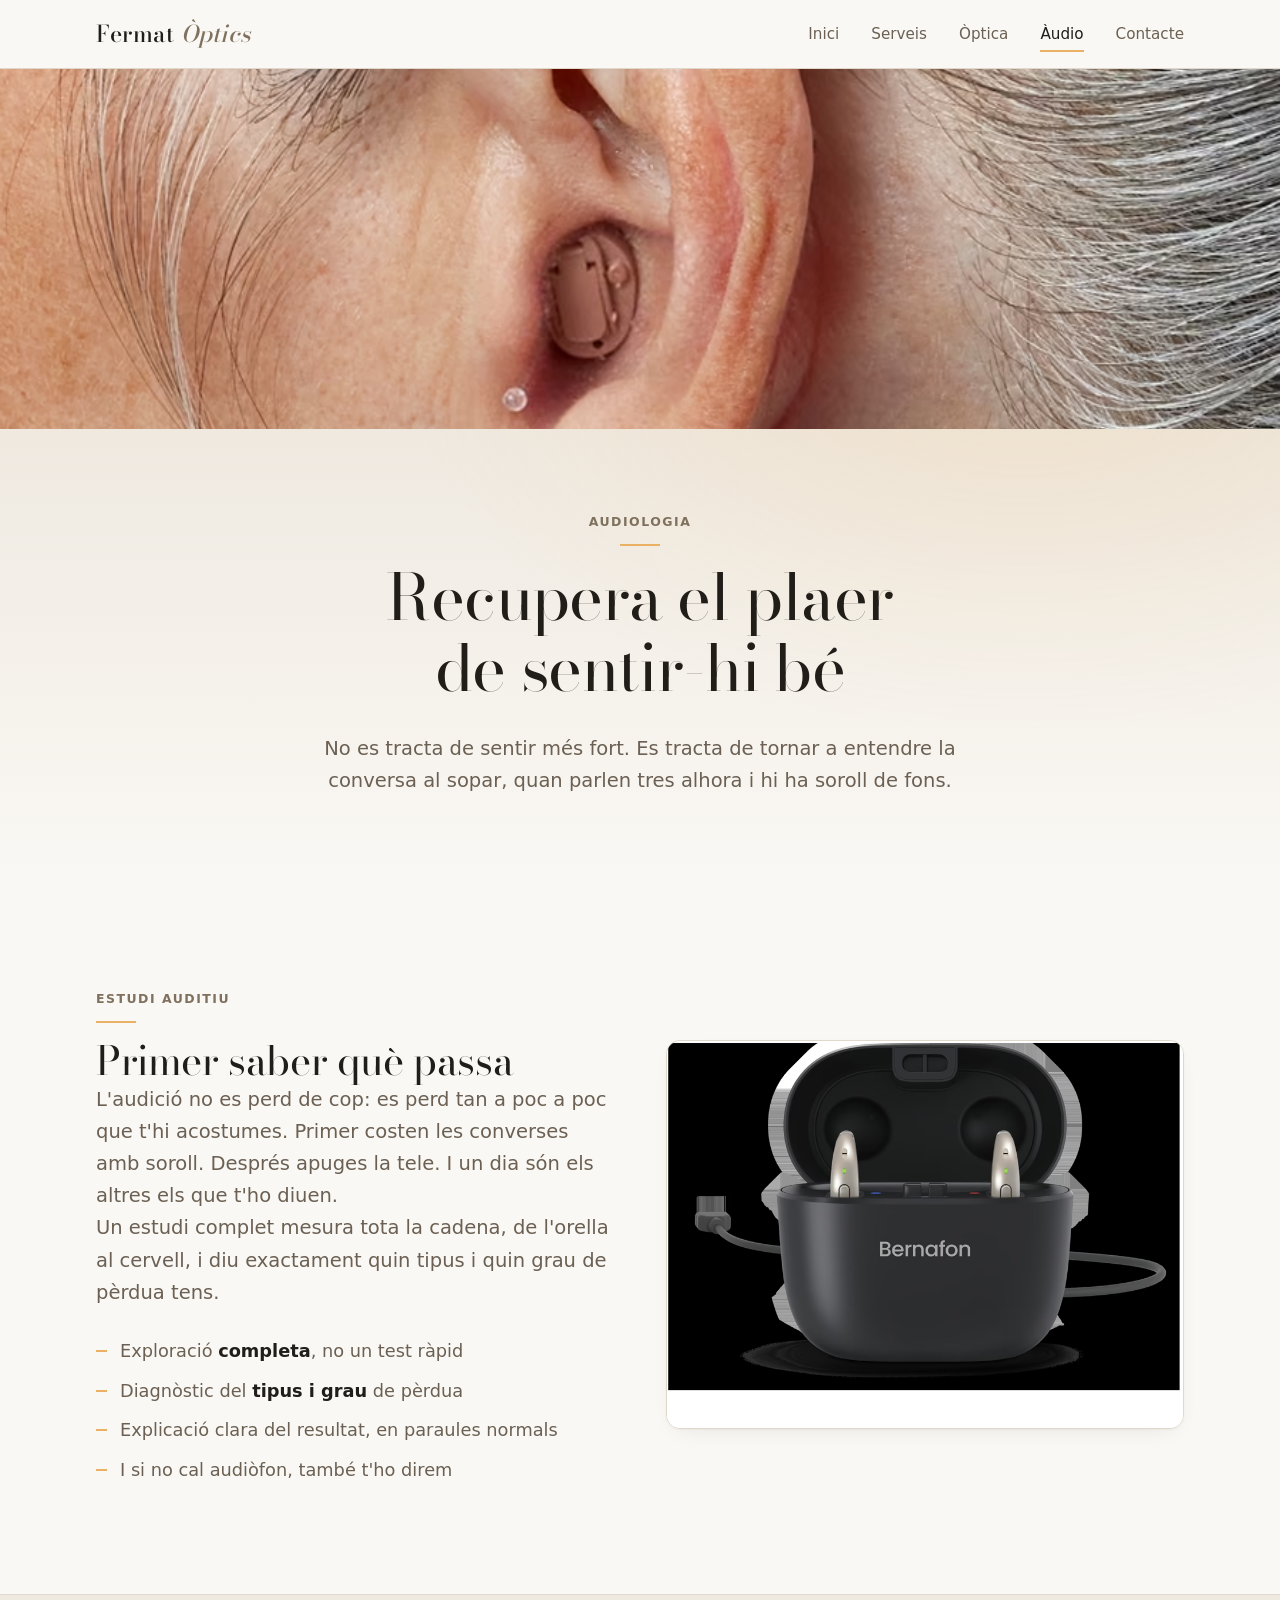
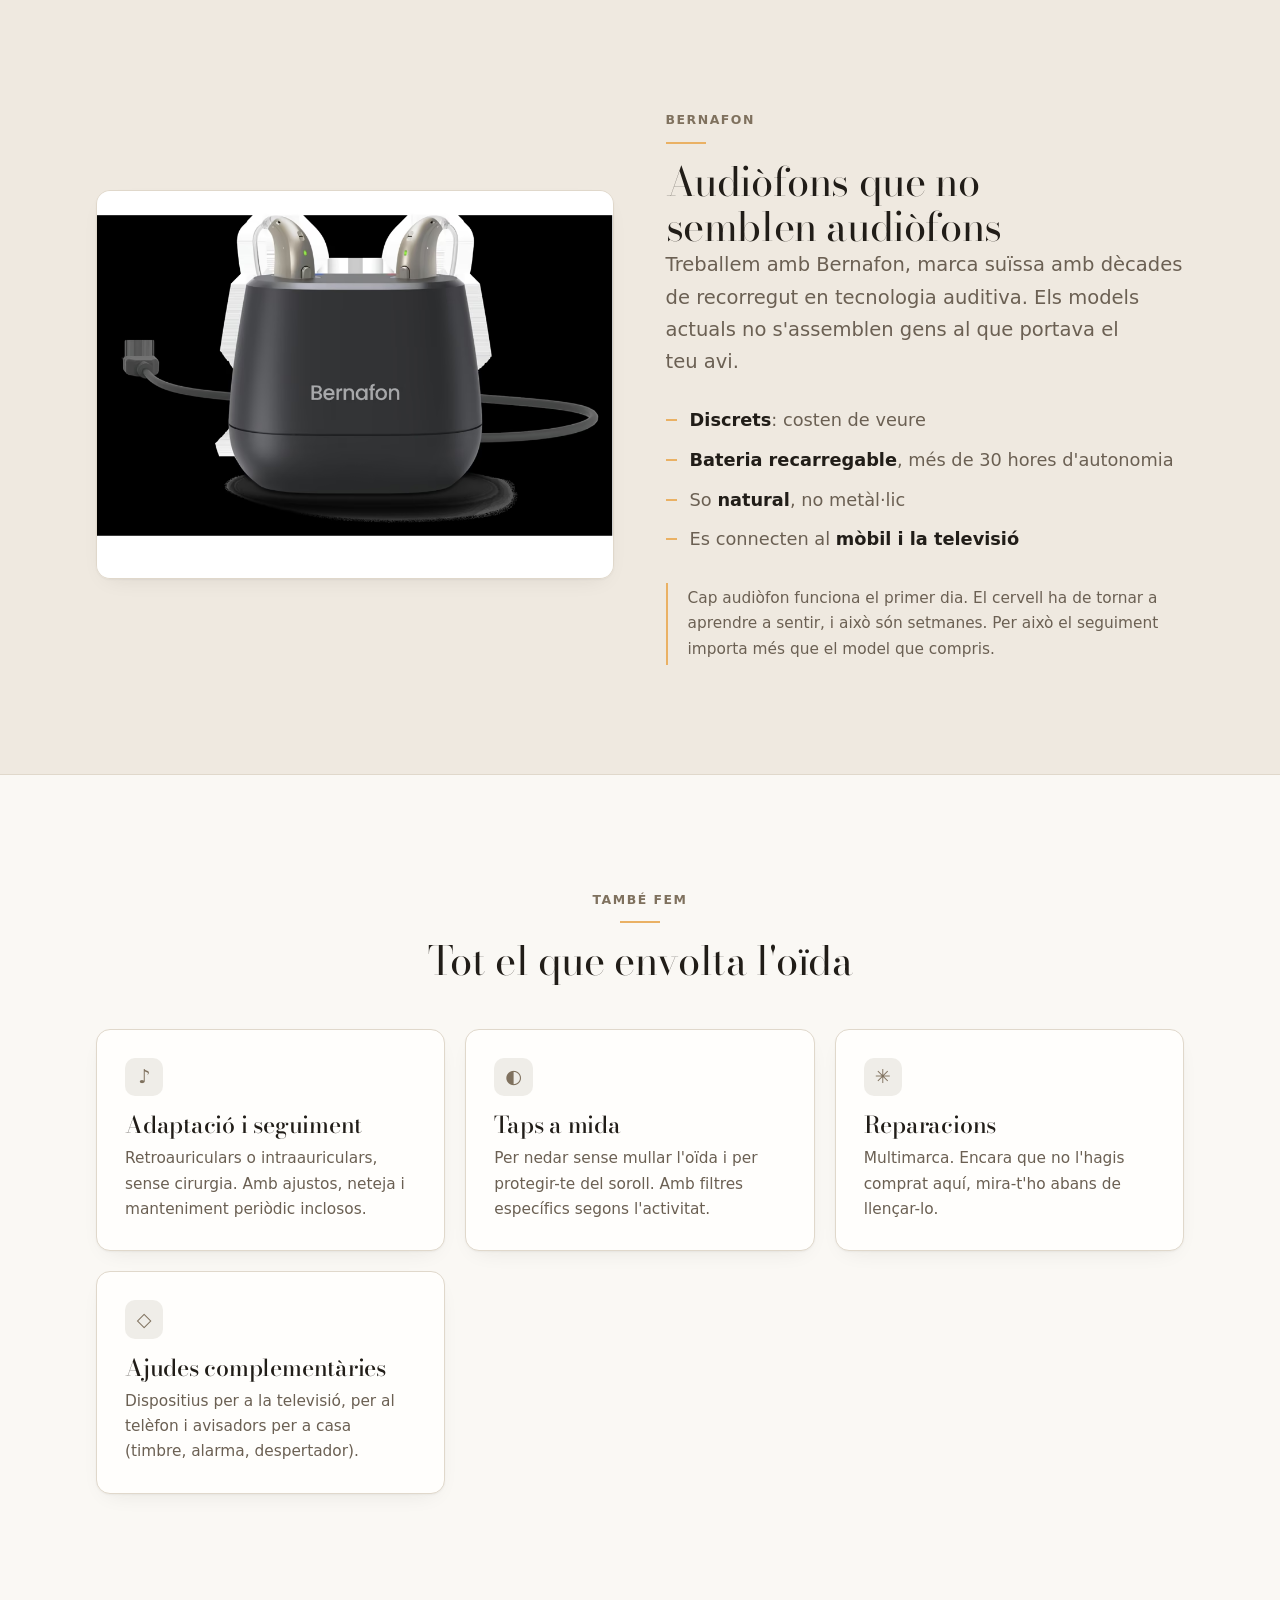
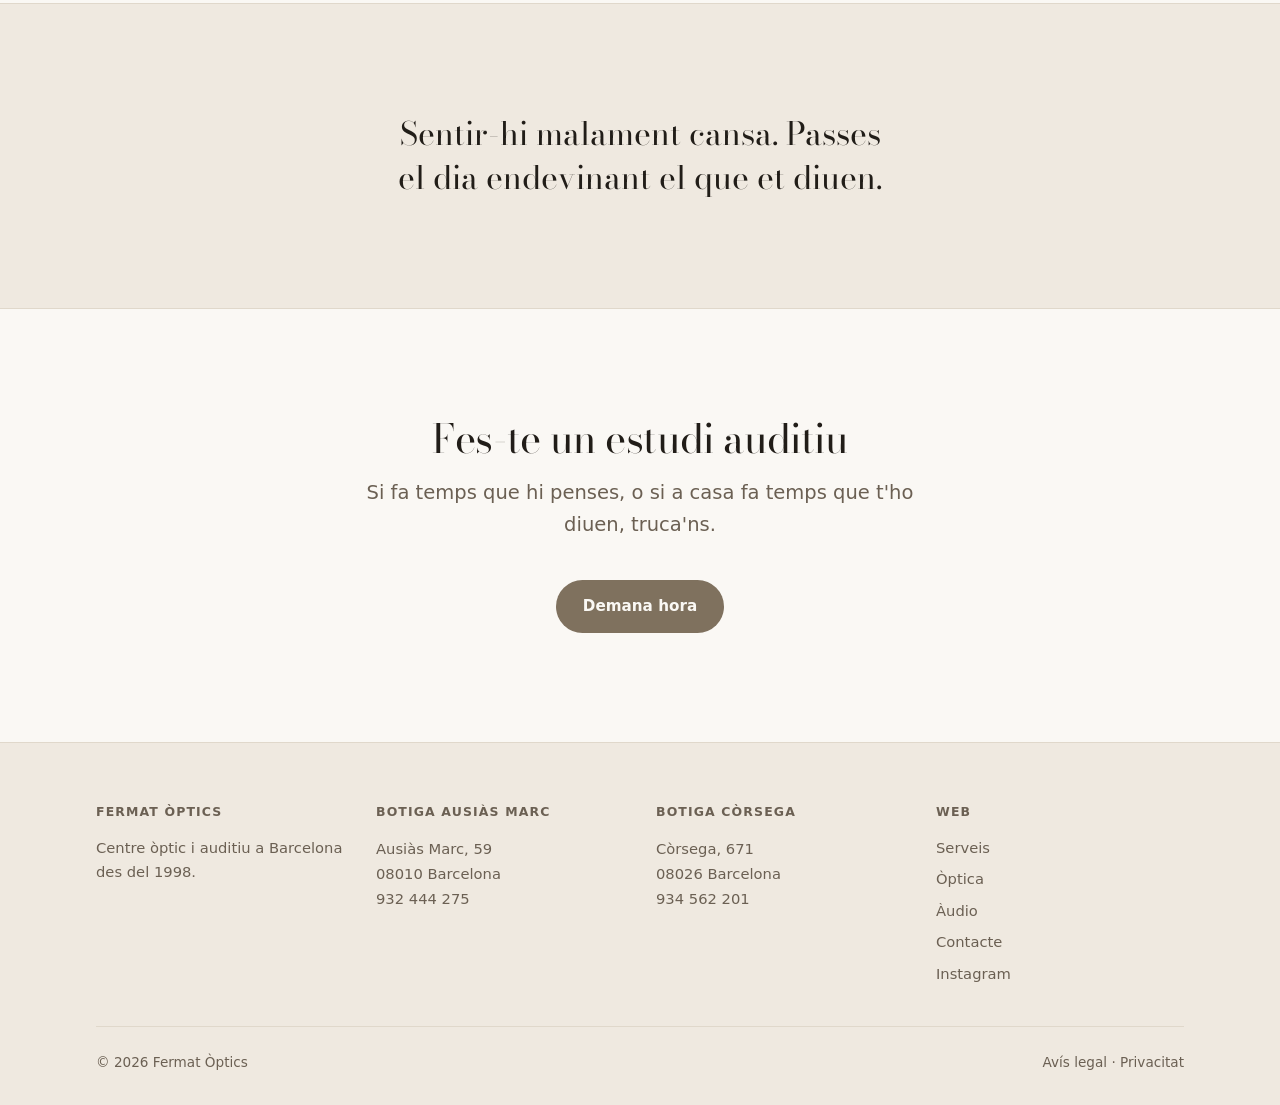
==== audio.html @ 5935e287 "Mou els HTML a l'arrel per a desplegament (URLs netes) Els .html passen de pages/ a l'arrel i les ru" ====
<!doctype html>
<html lang="ca">
<head>
<meta charset="utf-8">
<meta name="viewport" content="width=device-width, initial-scale=1">
<title>Àudio · Audiòfons i audiometries a Barcelona · Fermat Òptics</title>
<meta name="description" content="Centre auditiu a Barcelona: estudis auditius complets, audiòfons Bernafon, taps a mida, reparacions multimarca i seguiment. Dues botigues a Barcelona.">
<link rel="canonical" href="https://fermatoptics.com/audio.html">
<meta property="og:title" content="Àudio · Audiòfons i audiometries a Barcelona · Fermat Òptics">
<meta property="og:description" content="Estudis auditius complets i adaptació personalitzada d'audiòfons Bernafon.">
<meta property="og:type" content="website">
<meta property="og:url" content="https://fermatoptics.com/audio.html">
<meta property="og:locale" content="ca_ES">
<link rel="icon" href="favicon.svg" type="image/svg+xml">
<link rel="preload" href="fonts/bodoni-moda-latin.woff2" as="font" type="font/woff2" crossorigin>
<link rel="stylesheet" href="css/style.css">
</head>
<body>

<a class="salta-nav" href="#principal">Salta al contingut</a>

<header class="capcalera">
  <div class="contenidor capcalera__interior">
    <a class="marca" href="index.html">Fermat <span>Òptics</span></a>

    <nav class="nav--ample" aria-label="Principal">
      <ul class="nav__llista">
        <li><a href="index.html">Inici</a></li>
        <li><a href="serveis.html">Serveis</a></li>
        <li><a href="optica.html">Òptica</a></li>
        <li><a href="audio.html" aria-current="page">Àudio</a></li>
        <li><a href="contacte.html">Contacte</a></li>
      </ul>
    </nav>

    <details class="menu">
      <summary aria-label="Obre el menú"></summary>
      <div class="menu__panell">
        <nav aria-label="Principal">
          <ul class="nav__llista">
            <li><a href="index.html">Inici</a></li>
            <li><a href="serveis.html">Serveis</a></li>
            <li><a href="optica.html">Òptica</a></li>
            <li><a href="audio.html" aria-current="page">Àudio</a></li>
            <li><a href="contacte.html">Contacte</a></li>
          </ul>
        </nav>
      </div>
    </details>
  </div>
</header>

<main id="principal">

  <!-- Hero d'una sola imatge -->
  <section class="hero hero--una" aria-label="Audiologia">
    <img class="hero__slide"
         src="public/images/fermat/bernafon-dona.avif"
         sizes="100vw" width="900" height="900"
         fetchpriority="high" decoding="async"
         alt="Clienta amb audiòfon Bernafon">
  </section>

  <section class="portada portada--interior">
    <div class="contenidor">
      <p class="eyebrow">Audiologia</p>
      <h1>Recupera el plaer de sentir-hi bé</h1>
      <p class="plom">
        No es tracta de sentir més fort. Es tracta de tornar a entendre la
        conversa al sopar, quan parlen tres alhora i hi ha soroll de fons.
      </p>
    </div>
  </section>

  <section>
    <div class="contenidor">
      <div class="duo">
        <div>
          <p class="eyebrow">Estudi auditiu</p>
          <h2>Primer saber què passa</h2>
          <p class="plom">
            L'audició no es perd de cop: es perd tan a poc a poc que t'hi
            acostumes. Primer costen les converses amb soroll. Després apuges
            la tele. I un dia són els altres els que t'ho diuen.
          </p>
          <p class="plom">
            Un estudi complet mesura tota la cadena, de l'orella al cervell, i
            diu exactament quin tipus i quin grau de pèrdua tens.
          </p>
          <ul class="llista-fets">
            <li>Exploració <strong>completa</strong>, no un test ràpid</li>
            <li>Diagnòstic del <strong>tipus i grau</strong> de pèrdua</li>
            <li>Explicació clara del resultat, en paraules normals</li>
            <li>I si no cal audiòfon, també t'ho direm</li>
          </ul>
        </div>
        <div class="duo__foto">
          <img src="public/images/fermat/bernafon-carregador2.avif" width="900" height="900" loading="lazy" decoding="async" alt="Audiòfons Bernafon amb carregador">
        </div>
      </div>
    </div>
  </section>

  <section class="banda">
    <div class="contenidor">
      <div class="duo duo--invers">
        <div>
          <p class="eyebrow">Bernafon</p>
          <h2>Audiòfons que no semblen audiòfons</h2>
          <p class="plom">
            Treballem amb Bernafon, marca suïssa amb dècades de recorregut en
            tecnologia auditiva. Els models actuals no s'assemblen gens al que
            portava el teu avi.
          </p>
          <ul class="llista-fets">
            <li><strong>Discrets</strong>: costen de veure</li>
            <li><strong>Bateria recarregable</strong>, més de 30 hores d'autonomia</li>
            <li>So <strong>natural</strong>, no metàl·lic</li>
            <li>Es connecten al <strong>mòbil i la televisió</strong></li>
          </ul>
          <p class="nota">
            Cap audiòfon funciona el primer dia. El cervell ha de tornar a
            aprendre a sentir, i això són setmanes. Per això el seguiment
            importa més que el model que compris.
          </p>
        </div>
        <div class="duo__foto">
          <img src="public/images/fermat/bernafon-carregador.avif" width="900" height="900" loading="lazy" decoding="async" alt="Audiòfons Bernafon">
        </div>
      </div>
    </div>
  </section>

  <section>
    <div class="contenidor">
      <div class="encap">
        <p class="eyebrow">També fem</p>
        <h2>Tot el que envolta l'oïda</h2>
      </div>

      <div class="graella">
        <article class="targeta">
          <div class="targeta__icona" aria-hidden="true">♪</div>
          <h3>Adaptació i seguiment</h3>
          <p>
            Retroauriculars o intraauriculars, sense cirurgia. Amb ajustos,
            neteja i manteniment periòdic inclosos.
          </p>
        </article>

        <article class="targeta">
          <div class="targeta__icona" aria-hidden="true">◐</div>
          <h3>Taps a mida</h3>
          <p>
            Per nedar sense mullar l'oïda i per protegir-te del soroll. Amb
            filtres específics segons l'activitat.
          </p>
        </article>

        <article class="targeta">
          <div class="targeta__icona" aria-hidden="true">✳</div>
          <h3>Reparacions</h3>
          <p>
            Multimarca. Encara que no l'hagis comprat aquí, mira-t'ho abans
            de llençar-lo.
          </p>
        </article>

        <article class="targeta">
          <div class="targeta__icona" aria-hidden="true">◇</div>
          <h3>Ajudes complementàries</h3>
          <p>
            Dispositius per a la televisió, per al telèfon i avisadors per a
            casa (timbre, alarma, despertador).
          </p>
        </article>
      </div>
    </div>
  </section>

  <section class="banda">
    <div class="contenidor">
      <p class="cita">
        Sentir-hi malament cansa. Passes el dia endevinant el que et diuen.
      </p>
    </div>
  </section>

  <section>
    <div class="contenidor">
      <div class="encap">
        <h2>Fes-te un estudi auditiu</h2>
        <p class="plom">
          Si fa temps que hi penses, o si a casa fa temps que t'ho diuen,
          truca'ns.
        </p>
        <div class="botons" style="justify-content:center">
          <a class="boto boto--ple" href="contacte.html">Demana hora</a>
        </div>
      </div>
    </div>
  </section>

</main>

<footer class="peu">
  <div class="contenidor">
    <div class="peu__graella">
      <div>
        <h4>Fermat Òptics</h4>
        <p style="color:var(--text-suau)">
          Centre òptic i auditiu a Barcelona des del 1998.
        </p>
      </div>
      <div>
        <h4>Botiga Ausiàs Marc</h4>
        <address>
          Ausiàs Marc, 59<br>
          08010 Barcelona<br>
          <a href="tel:+34932444275">932 444 275</a>
        </address>
      </div>
      <div>
        <h4>Botiga Còrsega</h4>
        <address>
          Còrsega, 671<br>
          08026 Barcelona<br>
          <a href="tel:+34934562201">934 562 201</a>
        </address>
      </div>
      <div>
        <h4>Web</h4>
        <ul>
          <li><a href="serveis.html">Serveis</a></li>
          <li><a href="optica.html">Òptica</a></li>
          <li><a href="audio.html">Àudio</a></li>
          <li><a href="contacte.html">Contacte</a></li>
          <li><a href="https://www.instagram.com/fermatoptics/" rel="noopener">Instagram</a></li>
        </ul>
      </div>
    </div>
    <div class="peu__baix">
      <p>© 2026 Fermat Òptics</p>
      <p>
        <a href="avis-legal.html">Avís legal</a> ·
        <a href="politica-privacitat.html">Privacitat</a>
      </p>
    </div>
  </div>
</footer>

</body>
</html>
---- css/style.css ----
/* ==========================================================================
   Fermat Òptics — full stylesheet
   Sense frameworks. Sense fonts externes. Sense JavaScript.
   ========================================================================== */

/* --------------------------------------------------------------------------
   0. Tipografia de titulars
   Bodoni Moda, servida des del nostre domini (no des de Google: evita enviar
   la IP dels visitants a un tercer, cosa que a la UE és un problema d'RGPD).
   Subset llatí. És l'únic byte de font que descarreguem.
   -------------------------------------------------------------------------- */

@font-face {
  font-family: "Bodoni Moda";
  src: url("/fonts/bodoni-moda-latin.woff2") format("woff2");
  font-weight: 400 700;
  font-style: normal;
  font-display: swap; /* el text es llegeix des del primer instant */
  unicode-range: U+0000-00FF, U+0131, U+0152-0153, U+02BB-02BC, U+02C6,
    U+02DA, U+02DC, U+0304, U+0308, U+0329, U+2000-206F, U+20AC, U+2122,
    U+2191, U+2193, U+2212, U+2215, U+FEFF, U+FFFD;
}

/* --------------------------------------------------------------------------
   1. Custom properties
   -------------------------------------------------------------------------- */

:root {
  /* Paleta presa de la proposta: crema, taupe càlid i daurat */
  --sorra: #faf8f4;
  --sorra-fonda: #efe9e0;
  --tinta: #211d18;
  --tinta-suau: #6b6053;
  --taupe: #7f715e;
  --taupe-fosc: #5d5344;
  --daurat: #eab164;
  --arena: #a49683;
  --vora: #e0d8cb;
  --superficie: #fffefc;

  --fons: var(--sorra);
  --text: var(--tinta);
  --text-suau: var(--tinta-suau);
  --accent: var(--taupe);
  --accent-viu: var(--daurat);

  /* Cos: fonts del sistema, 0 bytes descarregats */
  --font: ui-sans-serif, system-ui, -apple-system, "Segoe UI", Roboto,
    "Helvetica Neue", Arial, sans-serif;
  --font-titol: "Bodoni Moda", ui-serif, Georgia, Cambria, serif;

  /* Ritme vertical */
  --pas: clamp(1rem, 0.6rem + 1.6vw, 1.75rem);
  --buit-seccio: clamp(3.5rem, 2rem + 6vw, 7rem);
  --ample: 68rem;
  --radi: 14px;

  --ombra: 0 1px 2px rgb(33 29 24 / 4%), 0 8px 24px -12px rgb(33 29 24 / 12%);

  /* Fixa l'aspecte clar encara que el sistema estigui en mode fosc */
  color-scheme: light;
}

/* Sense mode fosc: la paleta crema ÉS la identitat de la marca.
   Amb color-scheme fixat, els controls natius (inputs, checkbox, barres de
   desplaçament) es pinten clars encara que el sistema estigui en fosc. */

/* --------------------------------------------------------------------------
   2. Reset
   -------------------------------------------------------------------------- */

*,
*::before,
*::after {
  box-sizing: border-box;
  margin: 0;
}

html {
  -webkit-text-size-adjust: 100%;
  scroll-behavior: smooth;
}

body {
  background: var(--fons);
  color: var(--text);
  font-family: var(--font);
  font-size: clamp(1rem, 0.95rem + 0.2vw, 1.125rem);
  line-height: 1.65;
  min-height: 100svh;
  -webkit-font-smoothing: antialiased;
  text-rendering: optimizeLegibility;
}

img,
svg,
picture {
  display: block;
  max-width: 100%;
  height: auto;
}

button,
input,
select,
textarea {
  font: inherit;
  color: inherit;
}

:focus-visible {
  outline: 3px solid var(--accent-viu);
  outline-offset: 3px;
  border-radius: 3px;
}

/* Respecta qui ha demanat menys moviment al sistema */
@media (prefers-reduced-motion: reduce) {
  html {
    scroll-behavior: auto;
  }
  *,
  *::before,
  *::after {
    animation-duration: 0.01ms !important;
    animation-iteration-count: 1 !important;
    transition-duration: 0.01ms !important;
    scroll-behavior: auto !important;
  }
}

/* Transicions suaus entre pàgines. Natiu, 0 bytes de JS. */
@view-transition {
  navigation: auto;
}

/* --------------------------------------------------------------------------
   3. Tipografia
   -------------------------------------------------------------------------- */

/* Bodoni Moda és de contrast alt: llueix en pes normal i mida gran.
   font-optical-sizing deixa que la variable ajusti el gruix dels traços fins. */
h1,
h2,
h3 {
  font-family: var(--font-titol);
  font-optical-sizing: auto;
  font-weight: 400;
  line-height: 1.12;
  letter-spacing: -0.01em;
  text-wrap: balance;
}

h1 {
  font-size: clamp(2.25rem, 1.3rem + 4vw, 4rem);
}

h2 {
  font-size: clamp(1.6rem, 1.15rem + 2vw, 2.5rem);
}

h3 {
  font-size: clamp(1.2rem, 1.05rem + 0.7vw, 1.45rem);
  font-weight: 500;
}

p {
  text-wrap: pretty;
  max-width: 62ch;
}

a {
  color: var(--accent);
  text-decoration-thickness: 1px;
  text-underline-offset: 0.2em;
}

a:hover {
  text-decoration-thickness: 2px;
}

.plom {
  color: var(--text-suau);
  font-size: 1.1em;
  max-width: 52ch;
}

/* --------------------------------------------------------------------------
   4. Layout
   -------------------------------------------------------------------------- */

.contenidor {
  width: min(100% - 2.5rem, var(--ample));
  margin-inline: auto;
}

section {
  padding-block: var(--buit-seccio);
}

.salta-nav {
  position: absolute;
  left: -9999px;
  background: var(--accent);
  color: #fff;
  padding: 0.75rem 1.25rem;
  border-radius: 0 0 var(--radi) 0;
  z-index: 100;
}

.salta-nav:focus {
  left: 0;
  top: 0;
}

/* --------------------------------------------------------------------------
   5. Capçalera i navegació  (menú mòbil amb <details>, sense JS)
   -------------------------------------------------------------------------- */

.capcalera {
  position: sticky;
  top: 0;
  z-index: 50;
  background: color-mix(in srgb, var(--fons) 88%, transparent);
  backdrop-filter: blur(10px);
  border-bottom: 1px solid var(--vora);
}

.capcalera__interior {
  display: flex;
  align-items: center;
  justify-content: space-between;
  gap: 1rem;
  min-height: 4.25rem;
}

.marca {
  font-family: var(--font-titol);
  font-optical-sizing: auto;
  font-size: 1.45rem;
  font-weight: 500;
  color: var(--text);
  text-decoration: none;
  letter-spacing: 0.01em;
  white-space: nowrap;
}

.marca span {
  color: var(--accent);
  font-style: italic;
}

.nav__llista {
  display: flex;
  gap: clamp(1rem, 2.5vw, 2rem);
  list-style: none;
  padding: 0;
  margin: 0;
}

.nav__llista a {
  color: var(--text-suau);
  text-decoration: none;
  font-size: 0.95rem;
  font-weight: 500;
  padding-block: 0.4rem;
  border-bottom: 2px solid transparent;
  transition: color 0.15s, border-color 0.15s;
}

.nav__llista a:hover {
  color: var(--text);
}

.nav__llista a[aria-current="page"] {
  color: var(--text);
  border-bottom-color: var(--accent-viu);
}

/* El desplegable de mòbil */
.menu {
  display: none;
}

.menu > summary {
  list-style: none;
  cursor: pointer;
  padding: 0.5rem;
  margin-right: -0.5rem;
  border-radius: 8px;
  color: var(--text);
}

.menu > summary::-webkit-details-marker {
  display: none;
}

.menu > summary::after {
  content: "";
  display: block;
  width: 24px;
  height: 2px;
  background: currentColor;
  box-shadow: 0 -7px 0 currentColor, 0 7px 0 currentColor;
}

.menu[open] > summary::after {
  box-shadow: none;
  transform: rotate(45deg);
}

.menu[open] > summary {
  position: relative;
}

.menu[open] > summary::before {
  content: "";
  position: absolute;
  top: 50%;
  left: 0.5rem;
  width: 24px;
  height: 2px;
  background: currentColor;
  transform: rotate(-45deg);
}

@media (max-width: 48rem) {
  .nav--ample {
    display: none;
  }

  .menu {
    display: block;
  }

  .menu__panell {
    position: absolute;
    inset-inline: 0;
    top: 100%;
    background: var(--superficie);
    border-bottom: 1px solid var(--vora);
    box-shadow: var(--ombra);
    padding: 0.5rem 1.25rem 1.25rem;
  }

  .menu__panell .nav__llista {
    flex-direction: column;
    gap: 0;
  }

  .menu__panell .nav__llista a {
    display: block;
    padding: 0.9rem 0;
    border-bottom: 1px solid var(--vora);
    font-size: 1.05rem;
  }

  .menu__panell .nav__llista li:last-child a {
    border-bottom: none;
  }
}

/* --------------------------------------------------------------------------
   6. Portada
   -------------------------------------------------------------------------- */

/* --------------------------------------------------------------------------
   Hero rotatori (Inici)
   Fosa encadenada en CSS pur, 0 JS. Cada foto es veu --slide segons.
   Per canviar el ritme, toca --slide. Si canvies el nombre de fotos, ajusta
   --n I les parades del @keyframes (ara pensades per a 3 fotos).
   -------------------------------------------------------------------------- */

.hero {
  --slide: 15s; /* temps que es veu cada foto */
  --n: 3;       /* nombre de fotos */
  position: relative;
  width: 100%;
  aspect-ratio: 3 / 2;
  max-height: 60svh;
  overflow: hidden;
  background: var(--sorra-fonda);
}

@media (min-width: 60rem) {
  .hero {
    aspect-ratio: 32 / 9; /* ben ample i baix en pantalla gran */
    max-height: 62svh;
  }
}

.hero__slide {
  position: absolute;
  inset: 0;
  width: 100%;
  height: 100%;
  object-fit: cover;
  opacity: 0;
  animation: heroFosa calc(var(--slide) * var(--n)) linear infinite;
}

.hero__slide:nth-child(1) { animation-delay: calc(var(--slide) * 0); }
.hero__slide:nth-child(2) { animation-delay: calc(var(--slide) * 1); }
.hero__slide:nth-child(3) { animation-delay: calc(var(--slide) * 2); }

/* Amb 3 fotos: cada una es veu 1/3 del cicle (33,33%). Fosa d'entrada i
   sortida de ~2% (menys d'1 s). Fora d'aquestes transicions l'opacitat és
   constant i el navegador no repinta res: per això consumeix tan poc. */
@keyframes heroFosa {
  0%      { opacity: 0; }
  2%      { opacity: 1; }
  33.333% { opacity: 1; }
  35.333% { opacity: 0; }
  100%    { opacity: 0; }
}

/* Qui ha demanat menys moviment al sistema veu una sola foto fixa */
@media (prefers-reduced-motion: reduce) {
  .hero__slide { animation: none; }
  .hero__slide:nth-child(1) { opacity: 1; }
}

/* Variant d'una sola imatge: sense rotació, sempre visible */
.hero--una .hero__slide {
  animation: none;
  opacity: 1;
}

/* Caixa taronja translúcida que se solapa amb el hero per la dreta.
   La meitat de dalt queda sobre la imatge; la de baix, sota. */
.serveis-intro {
  padding-block: 0;
}

.caixa-solapa {
  position: relative;
  z-index: 2;
  margin-left: auto; /* alineada a la dreta */
  max-width: 34rem;
  margin-top: clamp(-8rem, -12vw, -4.5rem); /* puja per solapar el hero */
  margin-bottom: var(--buit-seccio);
  background: rgb(244 207 164 / 82%); /* taronja fluix semitransparent */
  -webkit-backdrop-filter: blur(6px);
  backdrop-filter: blur(6px);
  color: #3a2717;
  padding: clamp(1.75rem, 4vw, 3rem);
  border-radius: var(--radi);
  box-shadow: 0 24px 60px -30px rgb(60 30 10 / 55%);
}

.caixa-solapa h1 {
  color: #2a1c10;
  margin-bottom: 0.9rem;
  font-size: clamp(1.6rem, 1.2rem + 2vw, 2.4rem);
}

.caixa-solapa p {
  color: #4a3320;
  max-width: none;
}

@media (max-width: 48rem) {
  .caixa-solapa {
    margin-top: clamp(-4rem, -10vw, -2rem); /* menys solapament al mòbil */
    max-width: none;
  }
}

/* Vídeo rectangular */
.video-rect {
  position: relative;
  aspect-ratio: 16 / 9;
  overflow: hidden;
  border-radius: var(--radi);
  border: 1px solid var(--vora);
  box-shadow: var(--ombra);
}

.video-rect img,
.video-rect video {
  width: 100%;
  height: 100%;
  object-fit: cover;
}

/* --------------------------------------------------------------------------
   Serveis en zigzag amb aparença de línia del temps
   Alterna foto/text i té una línia central amb un node per cada servei.
   -------------------------------------------------------------------------- */

.timeline {
  list-style: none;
  margin: calc(var(--pas) * 1.5) 0 0;
  padding: 0;
  position: relative;
  counter-reset: servei;
}

/* Línia vertical central, amb degradat que s'esvaeix als extrems */
.timeline::before {
  content: "";
  position: absolute;
  top: 0;
  bottom: 0;
  left: 50%;
  width: 2px;
  background: linear-gradient(
    var(--fons),
    var(--vora) 8%,
    var(--vora) 92%,
    var(--fons)
  );
  transform: translateX(-50%);
}

.tl-item {
  position: relative;
  display: grid;
  grid-template-columns: 1fr 1fr;
  align-items: center;
  column-gap: clamp(2rem, 5vw, 4rem);
  padding-block: clamp(1.25rem, 3vw, 2.25rem);
}

/* Node sobre la línia (sense número) */
.tl-item::before {
  content: "";
  position: absolute;
  left: 50%;
  top: 50%;
  width: 0.85rem;
  height: 0.85rem;
  border-radius: 50%;
  background: var(--daurat);
  box-shadow: 0 0 0 5px var(--fons); /* separa el node de la línia */
  transform: translate(-50%, -50%);
  z-index: 1;
}

.tl-foto {
  border-radius: 50%; /* rodona: els icones de servei són circulars */
  overflow: hidden;
  max-width: 16rem;
  aspect-ratio: 1;
  background: var(--sorra-fonda);
  border: 1px solid var(--vora);
  box-shadow: 0 2px 4px rgb(33 29 24 / 5%), 0 22px 45px -28px rgb(33 29 24 / 42%);
}

.tl-foto img {
  width: 100%;
  height: 100%;
  aspect-ratio: 1;
  object-fit: cover;
  display: block;
  transition: transform 0.5s ease;
}

.tl-foto:hover img {
  transform: scale(1.05);
}

.tl-text h2 {
  margin-bottom: 0.5rem;
}

.tl-text .plom {
  color: var(--text-suau);
  font-size: 0.95rem;
}

.tl-text .boto {
  margin-top: 1rem;
}

/* Les fotos s'arramben cap a la línia central */
.tl-foto {
  margin-left: auto;
}

.tl-item:nth-child(even) .tl-foto {
  margin-left: 0;
  margin-right: auto;
}

/* Zigzag: als parells s'inverteix (foto a la dreta, text a l'esquerra) */
.tl-item:nth-child(even) .tl-foto {
  order: 2;
}

.tl-item:nth-child(even) .tl-text {
  text-align: right;
}

.tl-item:nth-child(even) .tl-text .plom {
  margin-left: auto; /* que el text curt quedi arrambat a la dreta */
}

/* Mòbil: una sola columna, línia a l'esquerra, foto a dalt i text a sota */
@media (max-width: 48rem) {
  .timeline::before {
    left: 1rem;
  }
  .tl-item {
    grid-template-columns: 1fr;
    row-gap: 1.25rem;
    padding-left: 3rem;
    padding-block: 1.75rem;
  }
  .tl-item::before {
    left: 1rem;
    width: 2.2rem;
    height: 2.2rem;
    font-size: 0.85rem;
  }
  .tl-item:nth-child(even) .tl-foto {
    order: 0; /* al mòbil sempre foto a dalt */
  }
  .tl-item:nth-child(even) .tl-text {
    text-align: left;
  }
  .tl-item:nth-child(even) .tl-text .plom {
    margin-left: 0;
  }
  /* Al mòbil el número gran del node ja fa d'etiqueta; amaguem la petita */
  .tl-text h2::before {
    display: none;
  }
}

.portada {
  padding-block: clamp(3rem, 2rem + 5vw, 6rem);
  background:
    radial-gradient(
      60rem 38rem at 80% -20%,
      color-mix(in srgb, var(--daurat) 16%, transparent),
      transparent 65%
    ),
    linear-gradient(var(--sorra-fonda), var(--fons));
}

.portada__duo {
  display: grid;
  gap: clamp(2rem, 5vw, 4rem);
  align-items: center;
}

@media (min-width: 54rem) {
  .portada__duo {
    grid-template-columns: 1fr 1fr;
  }
}

.portada h1 {
  max-width: 14ch;
}

.portada .plom {
  margin-top: var(--pas);
}

/* La foto surt de la caixa per l'esquerra: dona aire editorial */
.portada__foto {
  border-radius: var(--radi);
  overflow: hidden;
  border: 1px solid var(--vora);
  box-shadow: 0 2px 4px rgb(33 29 24 / 5%), 0 24px 60px -30px rgb(33 29 24 / 35%);
}

.portada__foto img {
  width: 100%;
  aspect-ratio: 5 / 4;
  object-fit: cover;
}

.eyebrow {
  display: inline-block;
  font-size: 0.78rem;
  font-weight: 600;
  letter-spacing: 0.12em;
  text-transform: uppercase;
  color: var(--accent);
  margin-bottom: 1rem;
}

/* Filet daurat sota l'eyebrow */
.eyebrow::after {
  content: "";
  display: block;
  width: 2.5rem;
  height: 2px;
  background: var(--daurat);
  margin-top: 0.7rem;
}

/* Encapçalament de secció centrat */
.encap {
  text-align: center;
  margin-inline: auto;
  max-width: 44rem;
}

.encap .plom {
  margin-inline: auto;
  margin-top: 0.9rem;
}

.encap .eyebrow::after {
  margin-inline: auto;
}

/* Capçalera de pàgina interior: mateixa família, sense foto */
.portada--interior {
  padding-block: clamp(2.5rem, 2rem + 3.5vw, 5rem);
  text-align: center;
}

.portada--interior h1 {
  max-width: 18ch;
  margin-inline: auto;
}

.portada--interior .plom {
  margin-inline: auto;
  margin-top: var(--pas);
}

.portada--interior .eyebrow::after {
  margin-inline: auto;
}

.portada--interior .botons {
  justify-content: center;
}

/* Intro d'Inici: títol i text més petits que la resta de la web */
.portada--intro h1 {
  font-size: clamp(1.5rem, 1.2rem + 1.6vw, 2.25rem);
  max-width: none; /* que el títol ocupi tota l'amplada */
}

/* El text ocupa tota l'amplada: línies més llargues, bloc menys alt */
.portada--intro .plom {
  font-size: 1rem;
  max-width: none;
}

/* Franja de foto alargada, a tota amplada.
   Ràtio ajustada a la imatge (1897x594 ≈ 3.2) perquè es vegi sencera.
   padding:0 treu les bandes de color que deixava el padding de <section>. */
.faixa-foto {
  width: 100%;
  aspect-ratio: 1897 / 594;
  overflow: hidden;
  padding: 0;
  background: var(--sorra-fonda);
}

.faixa-foto img {
  width: 100%;
  height: 100%;
  object-fit: cover;
}

/* Banda taronja: foto a l'esquerra, text a la dreta */
.banda-taronja {
  --taronja: #e0955f;
  background: linear-gradient(135deg, #e6a06a, #d9834e);
  color: #2a1c12;
}

.banda-taronja .duo {
  align-items: center;
}

/* La imatge d'aquest bloc és vertical: la mostrem sencera, sense retallar */
.banda-taronja .duo__foto img {
  aspect-ratio: auto;
  height: auto;
}

.banda-taronja h2 {
  color: #1f1409;
  font-size: clamp(1.25rem, 1.05rem + 1vw, 1.6rem);
  margin-bottom: 1.1rem; /* espai entre el títol i el primer paràgraf */
}

.banda-taronja .plom {
  color: #3d2a1c;
  font-size: 0.875rem;
  text-align: justify;
  hyphens: auto; /* evita els forats grans entre paraules al justificar */
}

/* Espai entre paràgrafs consecutius d'aquest bloc */
.banda-taronja .plom + .plom {
  margin-top: 0.9rem;
}

.banda-taronja .duo__foto {
  border-color: rgb(255 255 255 / 35%);
  box-shadow: 0 20px 45px -25px rgb(42 28 18 / 55%);
}

/* Botó clar perquè ressalti sobre el taronja */
.banda-taronja .boto--ple {
  background: var(--sorra);
  color: #2a1c12;
}

.banda-taronja .boto--ple:hover {
  background: #fff;
}

/* --------------------------------------------------------------------------
   Cita amb foto fixa (efecte parallax) a l'esquerra i text a la dreta.
   background-attachment: fixed fa que la foto es quedi quieta mentre fas
   scroll. Al mòbil es desactiva (iOS no el suporta i faria salts).
   -------------------------------------------------------------------------- */

.cita-fix {
  display: grid;
  grid-template-columns: 1fr 1fr;
  min-height: 60svh;
}

.cita-fix__foto {
  background-image: url("../public/images/fermat/exploracio.avif");
  background-size: cover;
  background-position: center;
  background-attachment: fixed; /* la foto es queda fixa en fer scroll */
}

.cita-fix__text {
  display: grid;
  place-items: center;
  padding: clamp(2rem, 5vw, 5rem);
  background: var(--sorra-fonda);
}

.cita-fix__text blockquote {
  margin: 0;
  font-family: var(--font-titol);
  font-optical-sizing: auto;
  text-transform: uppercase;
  letter-spacing: 0.04em;
  font-size: clamp(1.15rem, 0.85rem + 1.4vw, 1.85rem);
  line-height: 1.45;
  text-align: center;
  text-wrap: balance;
  max-width: 22ch;
  color: var(--text);
}

@media (max-width: 48rem) {
  .cita-fix {
    grid-template-columns: 1fr; /* s'apila: foto a dalt, text a baix */
  }
  .cita-fix__foto {
    min-height: 45svh;
    background-attachment: scroll; /* al mòbil, sense efecte fix */
  }
}

/* --------------------------------------------------------------------------
   Mosaic 2x2 (Inici): cita · foto-parallax / vídeo · cita
   -------------------------------------------------------------------------- */

.mosaic {
  display: grid;
  grid-template-columns: 1fr 1fr;
}

.mosaic__cel {
  aspect-ratio: 1; /* cada cel·la és un quadrat */
}

/* Cel·les de text */
.mosaic__cel--text {
  display: grid;
  place-items: center;
  padding: clamp(1.5rem, 4vw, 3.5rem);
  background: var(--sorra-fonda);
  text-align: center;
}

.mosaic__cel--so {
  background: var(--taupe);
}

.mosaic__cel--so .mosaic__cita {
  color: var(--sorra);
}

.mosaic__cita {
  margin: 0;
  font-family: var(--font-titol);
  font-optical-sizing: auto;
  text-transform: uppercase;
  letter-spacing: 0.04em;
  font-size: clamp(1rem, 0.75rem + 1.25vw, 1.65rem);
  line-height: 1.4;
  text-wrap: balance;
  max-width: 20ch;
  color: var(--text);
}

/* Foto amb efecte fix */
.mosaic__foto {
  background-image: url("../public/images/fermat/suns-out.avif");
  background-size: 60vw; /* poc més gran que la cel·la: zoom mínim */
  background-position: right center; /* alineada a la cel·la (a dalt a la dreta) */
  background-repeat: no-repeat;
  background-color: var(--sorra-fonda);
  background-attachment: fixed; /* parallax: es queda fixa en fer scroll */
}

/* Vídeo (o foto de mostra) */
.mosaic__video {
  position: relative;
  overflow: hidden;
}

.mosaic__video img,
.mosaic__video video {
  width: 100%;
  height: 100%;
  object-fit: cover;
}

/* Botó de reproducció sobre la mostra del vídeo */
.mosaic__play {
  position: absolute;
  inset: 0;
  margin: auto;
  width: 4.5rem;
  height: 4.5rem;
  border-radius: 50%;
  background: rgb(255 255 255 / 85%);
  box-shadow: 0 8px 24px -8px rgb(0 0 0 / 45%);
}

.mosaic__play::after {
  content: "";
  position: absolute;
  inset: 0;
  margin: auto;
  width: 0;
  height: 0;
  border-style: solid;
  border-width: 0.8rem 0 0.8rem 1.3rem;
  border-color: transparent transparent transparent var(--taupe-fosc);
  transform: translateX(2px);
}

/* Mòbil: s'apila en una columna i la foto perd l'efecte fix */
@media (max-width: 48rem) {
  .mosaic {
    grid-template-columns: 1fr;
  }
  .mosaic__foto {
    background-attachment: scroll;
  }
}

/* --------------------------------------------------------------------------
   Tira de logos de marques
   -------------------------------------------------------------------------- */

.logos {
  display: grid;
  grid-template-columns: repeat(auto-fill, minmax(8rem, 1fr));
  gap: 1.5rem 1rem;
  align-items: center;
  justify-items: center;
  margin-top: calc(var(--pas) * 1.6);
}

.logos img {
  max-width: 7rem;
  max-height: 3rem;
  width: auto;
  height: auto;
  object-fit: contain;
}

/* --------------------------------------------------------------------------
   Crida a l'acció: quadrat taronja suau, centrat
   -------------------------------------------------------------------------- */

.crida {
  max-width: 42rem;
  margin-inline: auto;
  background: #f4cfa4; /* taronja suau */
  color: #3a2717;
  border-radius: var(--radi);
  padding: clamp(2rem, 5vw, 3.75rem);
  text-align: center;
  box-shadow: 0 20px 45px -28px rgb(120 70 30 / 55%);
}

.crida h2 {
  color: #2a1c10;
  margin-bottom: 1.1rem;
}

.crida p {
  color: #4a3320;
  max-width: 46ch;
  margin-inline: auto;
}

.crida p + p {
  margin-top: 0.9rem;
}

.crida .botons {
  justify-content: center;
  margin-top: 1.75rem;
}

/* Llista de fets, amb filet daurat en comptes de bola */
.llista-fets {
  list-style: none;
  padding: 0;
  margin-top: var(--pas);
  display: grid;
  gap: 0.65rem;
  max-width: 52ch;
}

.llista-fets li {
  position: relative;
  padding-left: 1.5rem;
  color: var(--text-suau);
}

.llista-fets li::before {
  content: "";
  position: absolute;
  left: 0;
  top: 0.72em;
  width: 0.7rem;
  height: 2px;
  background: var(--daurat);
}

.llista-fets strong {
  color: var(--text);
  font-weight: 600;
}

/* Blocs alterns foto + text */
.duo__foto {
  border-radius: var(--radi);
  overflow: hidden;
  border: 1px solid var(--vora);
  box-shadow: var(--ombra);
}

.duo__foto img {
  width: 100%;
  aspect-ratio: 4 / 3;
  object-fit: cover;
}

/* Inverteix l'ordre en pantalla gran, mantenint l'ordre lògic al codi */
@media (min-width: 54rem) {
  .duo--invers > :first-child {
    order: 2;
  }
}

/* Nota destacada */
.nota {
  border-left: 2px solid var(--daurat);
  padding: 0.2rem 0 0.2rem 1.25rem;
  margin-top: var(--pas);
  color: var(--text-suau);
  font-size: 0.96rem;
}

/* Pàgines de text llarg (legals) */
.text-llarg {
  max-width: 44rem;
}

.text-llarg h2 {
  margin-top: calc(var(--pas) * 2);
  margin-bottom: 0.6rem;
  font-size: clamp(1.25rem, 1.1rem + 0.8vw, 1.6rem);
}

.text-llarg p,
.text-llarg li {
  color: var(--text-suau);
  margin-bottom: 0.8rem;
}

.text-llarg ul {
  padding-left: 1.2rem;
}

.avis-buit {
  background: color-mix(in srgb, var(--daurat) 14%, var(--superficie));
  border: 1px solid color-mix(in srgb, var(--daurat) 40%, var(--vora));
  border-radius: var(--radi);
  padding: 1.1rem 1.3rem;
  font-size: 0.92rem;
  color: var(--text);
  margin-bottom: var(--pas);
}

/* --------------------------------------------------------------------------
   7. Botons
   -------------------------------------------------------------------------- */

.botons {
  display: flex;
  flex-wrap: wrap;
  gap: 0.75rem;
  margin-top: calc(var(--pas) * 1.4);
}

.boto {
  display: inline-block;
  padding: 0.8rem 1.6rem;
  border-radius: 999px;
  font-size: 0.95rem;
  font-weight: 600;
  text-decoration: none;
  border: 1.5px solid transparent;
  transition: transform 0.12s, background-color 0.15s, border-color 0.15s;
}

.boto:active {
  transform: translateY(1px);
}

.boto--ple {
  background: var(--accent);
  color: var(--sorra);
}

.boto--ple:hover {
  background: color-mix(in srgb, var(--accent) 85%, black);
}

.boto--buit {
  border-color: var(--vora);
  color: var(--text);
  background: var(--superficie);
}

.boto--buit:hover {
  border-color: var(--accent);
}

/* --------------------------------------------------------------------------
   8. Targetes
   -------------------------------------------------------------------------- */

.graella {
  display: grid;
  grid-template-columns: repeat(auto-fit, minmax(min(17rem, 100%), 1fr));
  gap: 1.25rem;
  margin-top: calc(var(--pas) * 1.6);
}

.targeta {
  background: var(--superficie);
  border: 1px solid var(--vora);
  border-radius: var(--radi);
  padding: 1.75rem;
  box-shadow: var(--ombra);
}

.targeta h3 {
  margin-bottom: 0.5rem;
}

.targeta p {
  color: var(--text-suau);
  font-size: 0.96rem;
}

.targeta__icona {
  width: 2.4rem;
  height: 2.4rem;
  display: grid;
  place-items: center;
  border-radius: 10px;
  background: color-mix(in srgb, var(--accent) 12%, transparent);
  color: var(--accent);
  margin-bottom: 1rem;
  font-size: 1.2rem;
}

/* --------------------------------------------------------------------------
   Cercles "Què fem": 3 a dalt, 2 a baix. Foto rodona + títol + botó.
   El flex amb wrap i centrat dona 3+2 de manera natural.
   -------------------------------------------------------------------------- */

.cercles {
  display: flex;
  flex-wrap: wrap;
  justify-content: center;
  gap: clamp(1.5rem, 3vw, 2.75rem);
  margin-top: calc(var(--pas) * 1.6);
  max-width: 46rem;      /* limita el grup perquè 3 cercles omplin la fila */
  margin-inline: auto;
}

.cercle {
  /* exactament 3 per fila; els 2 restants queden centrats a sota */
  flex: 0 0 calc(33.333% - 2.75rem);
  display: flex;
  flex-direction: column;
  align-items: center;
  text-align: center;
  gap: 1rem;
}

.cercle__foto {
  display: block;
  width: 100%;
  aspect-ratio: 1;
  border-radius: 50%;
  overflow: hidden;
  border: 3px solid var(--superficie);
  box-shadow: 0 2px 4px rgb(33 29 24 / 6%), 0 16px 34px -18px rgb(33 29 24 / 30%);
}

.cercle__foto img {
  width: 100%;
  height: 100%;
  object-fit: cover;
  transition: transform 0.4s ease;
}

.cercle__foto:hover img {
  transform: scale(1.06);
}

.cercle h3 {
  margin: 0;
}

/* Al mòbil, 2 per fila perquè els cercles no quedin diminuts */
@media (max-width: 48rem) {
  .cercle {
    flex-basis: calc(50% - 1rem);
  }
}

/* --------------------------------------------------------------------------
   9. Galeria lliscant  (scroll-snap: 0 JS, 0 consum en repòs)
   -------------------------------------------------------------------------- */

.galeria {
  display: flex;
  gap: 1rem;
  overflow-x: auto;
  scroll-snap-type: x mandatory;
  scroll-padding-inline: 1.25rem;
  padding-block: 0.5rem 1.5rem;
  margin-top: calc(var(--pas) * 1.6);
  scrollbar-width: thin;
  overscroll-behavior-x: contain;
}

.galeria > * {
  flex: 0 0 min(22rem, 78%);
  scroll-snap-align: center;
  border-radius: var(--radi);
  overflow: hidden;
  border: 1px solid var(--vora);
  background: var(--superficie);
}

.galeria img {
  width: 100%;
  aspect-ratio: 4 / 3;
  object-fit: cover;
}

.galeria figcaption {
  padding: 0.9rem 1.1rem;
  font-size: 0.9rem;
  color: var(--text-suau);
}

/* --------------------------------------------------------------------------
   10. Bandes i cites
   -------------------------------------------------------------------------- */

.banda {
  background: var(--sorra-fonda);
  border-block: 1px solid var(--vora);
}

.cita {
  font-family: var(--font-titol);
  font-size: clamp(1.3rem, 1rem + 1.5vw, 2rem);
  line-height: 1.35;
  text-align: center;
  max-width: 30ch;
  margin-inline: auto;
  text-wrap: balance;
  color: var(--text);
}

.duo {
  display: grid;
  grid-template-columns: repeat(auto-fit, minmax(min(20rem, 100%), 1fr));
  gap: clamp(1.5rem, 4vw, 3.5rem);
  align-items: center;
}

/* --------------------------------------------------------------------------
   11. Botigues
   -------------------------------------------------------------------------- */

.botiga {
  background: var(--superficie);
  border: 1px solid var(--vora);
  border-radius: var(--radi);
  overflow: hidden;
  box-shadow: var(--ombra);
  display: flex;
  flex-direction: column;
}

.botiga__foto {
  width: 100%;
  aspect-ratio: 3 / 2;
  object-fit: cover;
  border-bottom: 1px solid var(--vora);
}

.botiga__cos {
  padding: 1.6rem;
}

.botiga h3 {
  margin-bottom: 0.75rem;
}

.botiga dl {
  display: grid;
  grid-template-columns: auto 1fr;
  gap: 0.4rem 0.9rem;
  margin: 0;
  font-size: 0.96rem;
}

.botiga dt {
  color: var(--text-suau);
}

.botiga dd {
  margin: 0;
}

/* --------------------------------------------------------------------------
   12. Formulari
   -------------------------------------------------------------------------- */

.formulari {
  display: grid;
  gap: 1.1rem;
  max-width: 34rem;
}

.camp {
  display: grid;
  gap: 0.4rem;
}

.camp label {
  font-size: 0.9rem;
  font-weight: 600;
}

.camp input,
.camp select,
.camp textarea {
  padding: 0.75rem 0.9rem;
  border: 1.5px solid var(--vora);
  border-radius: 10px;
  background: var(--superficie);
  transition: border-color 0.15s;
}

.camp input:focus,
.camp select:focus,
.camp textarea:focus {
  border-color: var(--accent);
}

.camp textarea {
  min-height: 7rem;
  resize: vertical;
}

.consentiment {
  display: flex;
  gap: 0.7rem;
  align-items: start;
  font-size: 0.88rem;
  color: var(--text-suau);
}

.consentiment input {
  margin-top: 0.25rem;
  flex-shrink: 0;
  width: 1.05rem;
  height: 1.05rem;
  accent-color: var(--accent);
}

/* Parany antispam: invisible per a persones, temptador per a bots */
.parany {
  position: absolute;
  left: -9999px;
  width: 1px;
  height: 1px;
  overflow: hidden;
}

/* --------------------------------------------------------------------------
   13. Peu
   -------------------------------------------------------------------------- */

.peu {
  background: var(--sorra-fonda);
  border-top: 1px solid var(--vora);
  padding-block: calc(var(--buit-seccio) * 0.55) 2rem;
  font-size: 0.92rem;
}

.peu__graella {
  display: grid;
  grid-template-columns: repeat(auto-fit, minmax(min(13rem, 100%), 1fr));
  gap: 2rem;
}

.peu h4 {
  font-size: 0.78rem;
  text-transform: uppercase;
  letter-spacing: 0.09em;
  color: var(--text-suau);
  margin-bottom: 0.8rem;
  font-weight: 600;
}

.peu ul {
  list-style: none;
  padding: 0;
  margin: 0;
  display: grid;
  gap: 0.45rem;
}

.peu a {
  color: var(--text-suau);
  text-decoration: none;
}

.peu a:hover {
  color: var(--text);
  text-decoration: underline;
}

.peu address {
  font-style: normal;
  color: var(--text-suau);
  line-height: 1.7;
}

.peu__baix {
  margin-top: 2.5rem;
  padding-top: 1.5rem;
  border-top: 1px solid var(--vora);
  display: flex;
  flex-wrap: wrap;
  gap: 0.5rem 1.5rem;
  justify-content: space-between;
  color: var(--text-suau);
  font-size: 0.85rem;
}
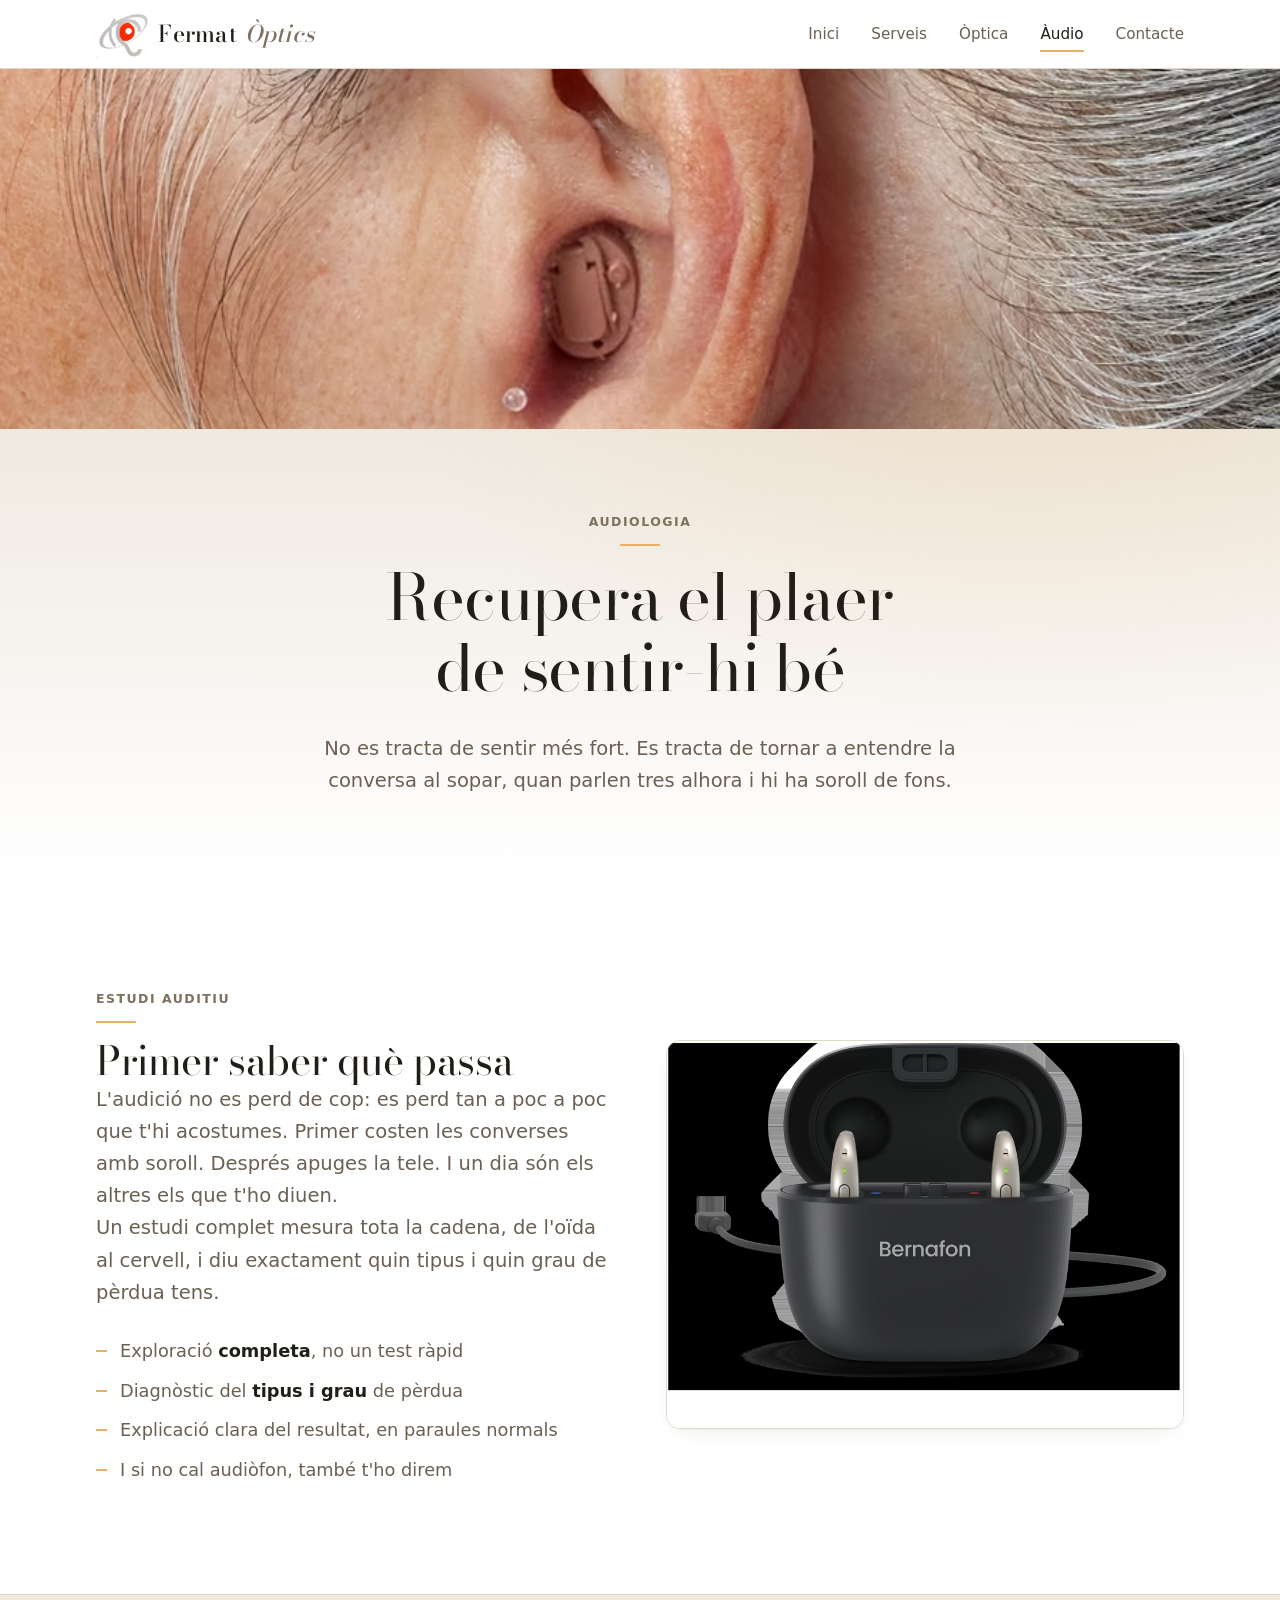
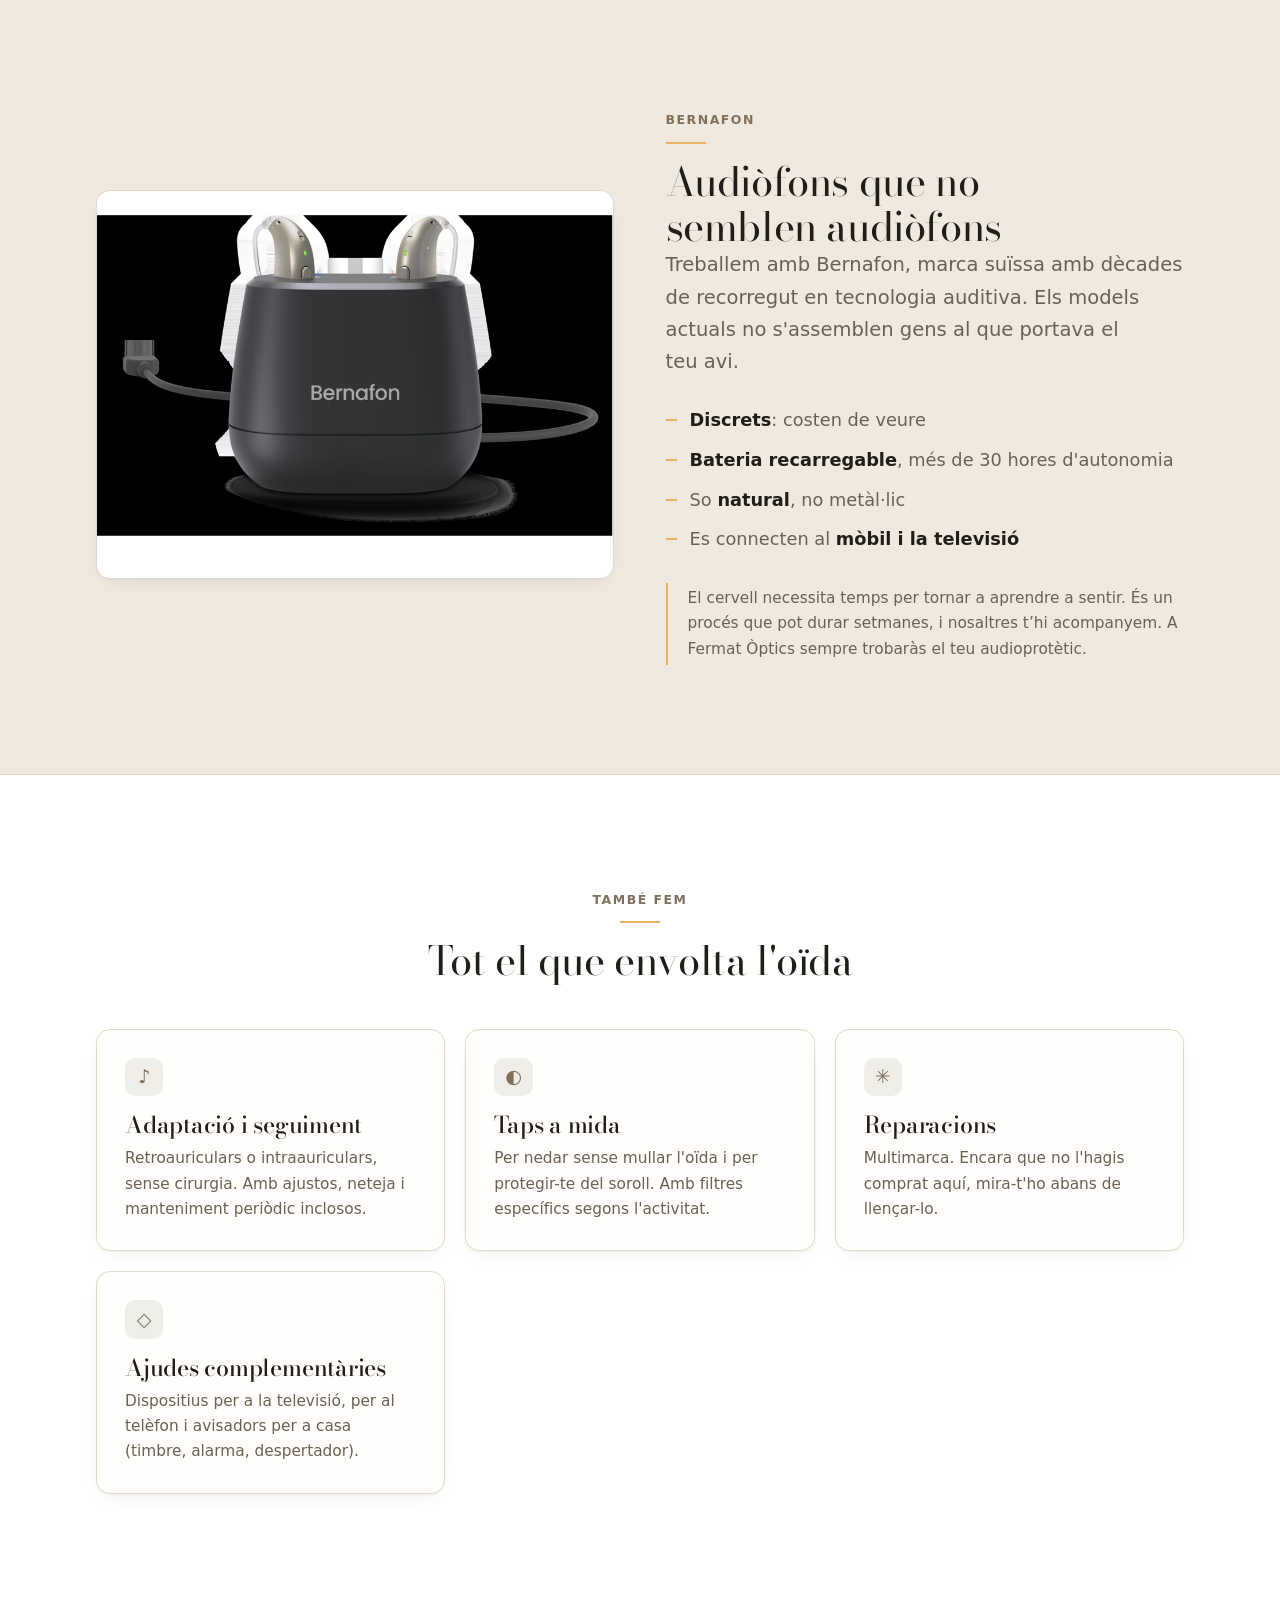
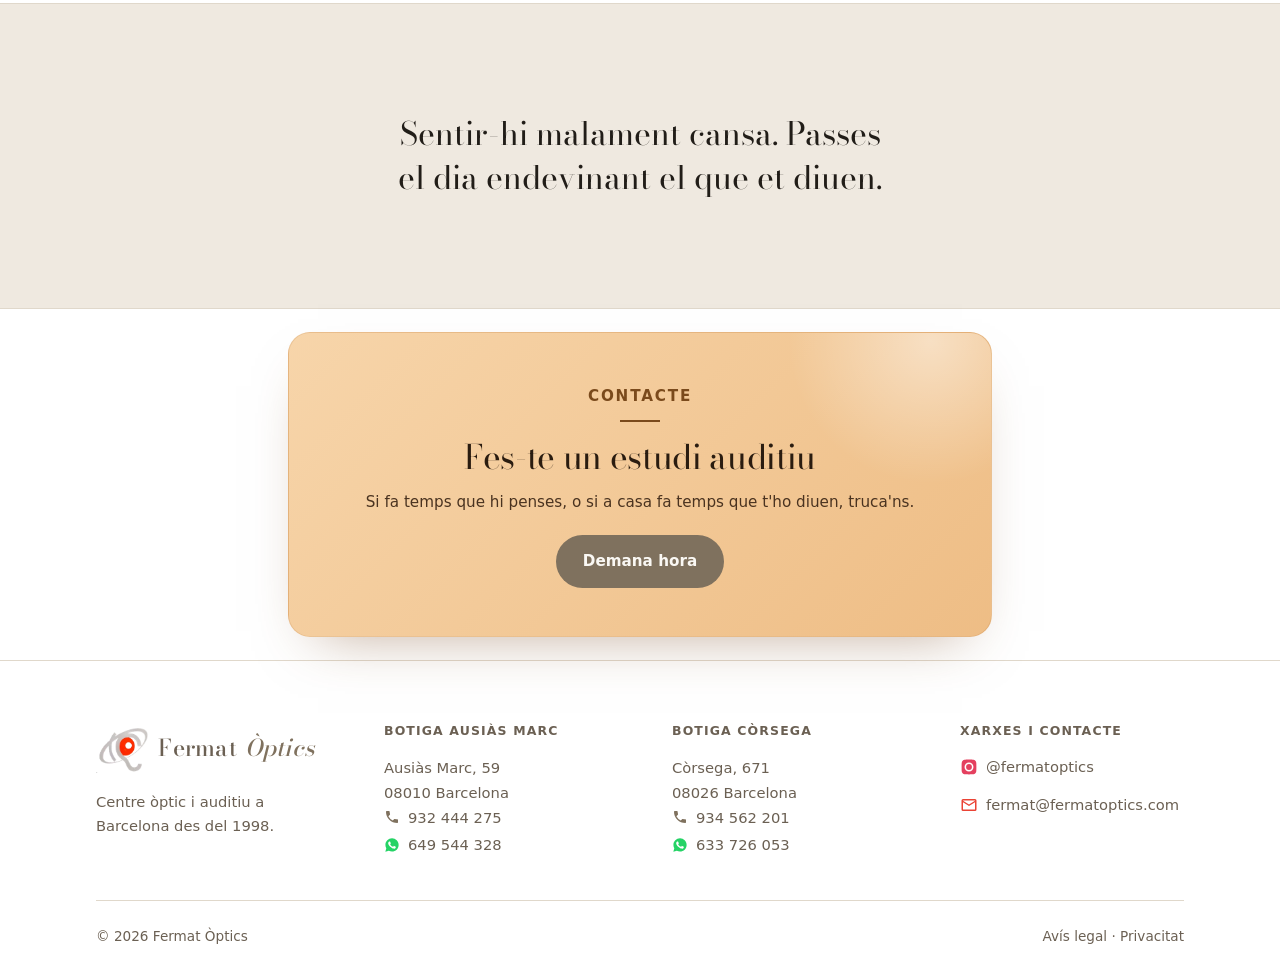
==== commit 2181d20a: "Logo, favicon, footer social, horaris, ressenyes i retocs de disseny - Logo/favicon: nou símbol de l" ====
--- a/audio.html
+++ b/audio.html
@@ -11,7 +11,7 @@
 <meta property="og:type" content="website">
 <meta property="og:url" content="https://fermatoptics.com/audio.html">
 <meta property="og:locale" content="ca_ES">
-<link rel="icon" href="favicon.svg" type="image/svg+xml">
+<link rel="icon" href="favicon.png" type="image/png">
 <link rel="preload" href="fonts/bodoni-moda-latin.woff2" as="font" type="font/woff2" crossorigin>
 <link rel="stylesheet" href="css/style.css">
 </head>
@@ -21,7 +21,7 @@
 
 <header class="capcalera">
   <div class="contenidor capcalera__interior">
-    <a class="marca" href="index.html">Fermat <span>Òptics</span></a>
+    <a class="marca" href="index.html"><img class="marca__logo" src="public/images/fermat/icona.avif" alt="" width="160" height="160">Fermat <span>Òptics</span></a>
 
     <nav class="nav--ample" aria-label="Principal">
       <ul class="nav__llista">
@@ -84,7 +84,7 @@
             la tele. I un dia són els altres els que t'ho diuen.
           </p>
           <p class="plom">
-            Un estudi complet mesura tota la cadena, de l'orella al cervell, i
+            Un estudi complet mesura tota la cadena, de l'oïda al cervell, i
             diu exactament quin tipus i quin grau de pèrdua tens.
           </p>
           <ul class="llista-fets">
@@ -119,9 +119,8 @@
             <li>Es connecten al <strong>mòbil i la televisió</strong></li>
           </ul>
           <p class="nota">
-            Cap audiòfon funciona el primer dia. El cervell ha de tornar a
-            aprendre a sentir, i això són setmanes. Per això el seguiment
-            importa més que el model que compris.
+            El cervell necessita temps per tornar a aprendre a sentir. És un procés que pot durar setmanes, i nosaltres t’hi acompanyem.
+            A Fermat Òptics sempre trobaràs el teu audioprotètic.
           </p>
         </div>
         <div class="duo__foto">
@@ -186,15 +185,16 @@
     </div>
   </section>
 
-  <section>
-    <div class="contenidor">
-      <div class="encap">
+  <section class="crida-seccio">
+    <div class="contenidor">
+      <div class="crida">
+        <p class="eyebrow">Contacte</p>
         <h2>Fes-te un estudi auditiu</h2>
-        <p class="plom">
+        <p>
           Si fa temps que hi penses, o si a casa fa temps que t'ho diuen,
           truca'ns.
         </p>
-        <div class="botons" style="justify-content:center">
+        <div class="botons">
           <a class="boto boto--ple" href="contacte.html">Demana hora</a>
         </div>
       </div>
@@ -207,7 +207,7 @@
   <div class="contenidor">
     <div class="peu__graella">
       <div>
-        <h4>Fermat Òptics</h4>
+        <a class="marca" href="index.html"><img class="marca__logo" src="public/images/fermat/icona.avif" alt="" width="160" height="160">Fermat <span>Òptics</span></a>
         <p style="color:var(--text-suau)">
           Centre òptic i auditiu a Barcelona des del 1998.
         </p>
@@ -217,7 +217,8 @@
         <address>
           Ausiàs Marc, 59<br>
           08010 Barcelona<br>
-          <a href="tel:+34932444275">932 444 275</a>
+          <a class="tel" href="tel:+34932444275"><svg class="ico" viewBox="0 0 24 24" width="16" height="16" aria-hidden="true"><path fill="#7f715e" d="M6.62 10.79a15.05 15.05 0 0 0 6.59 6.59l2.2-2.2a1 1 0 0 1 1.01-.24c1.12.37 2.33.57 3.58.57a1 1 0 0 1 1 1V20a1 1 0 0 1-1 1A17 17 0 0 1 3 4a1 1 0 0 1 1-1h3.5a1 1 0 0 1 1 1c0 1.25.2 2.46.57 3.58a1 1 0 0 1-.25 1.01l-2.2 2.2Z"/></svg>932 444 275</a><br>
+          <a class="wa" href="https://wa.me/34649544328"><svg class="ico" viewBox="0 0 24 24" width="16" height="16" aria-hidden="true"><path fill="#25D366" d="M12.04 2C6.58 2 2.13 6.45 2.13 11.91c0 1.75.46 3.45 1.32 4.95L2 22l5.25-1.38a9.9 9.9 0 0 0 4.79 1.22c5.46 0 9.91-4.45 9.91-9.91 0-2.65-1.03-5.14-2.9-7.01A9.82 9.82 0 0 0 12.04 2Zm5.8 14.16c-.24.68-1.42 1.3-1.95 1.34-.5.05-1.13.07-1.82-.11-.42-.14-.96-.31-1.65-.61-2.9-1.25-4.79-4.17-4.94-4.36-.14-.19-1.18-1.57-1.18-3 0-1.42.75-2.12 1.01-2.41.26-.29.57-.36.76-.36.19 0 .38 0 .55.01.18.01.41-.07.64.49.24.58.82 2 .89 2.14.07.14.12.31.02.5-.09.19-.14.31-.28.47-.14.16-.3.36-.42.48-.14.14-.29.29-.12.57.16.27.72 1.19 1.55 1.93 1.07.95 1.97 1.25 2.24 1.39.27.14.43.12.59-.07.16-.19.68-.79.86-1.07.18-.27.36-.22.6-.13.24.09 1.55.73 1.81.86.27.13.44.2.51.31.07.11.07.66-.17 1.3Z"/></svg>649 544 328</a>
         </address>
       </div>
       <div>
@@ -225,17 +226,15 @@
         <address>
           Còrsega, 671<br>
           08026 Barcelona<br>
-          <a href="tel:+34934562201">934 562 201</a>
+          <a class="tel" href="tel:+34934562201"><svg class="ico" viewBox="0 0 24 24" width="16" height="16" aria-hidden="true"><path fill="#7f715e" d="M6.62 10.79a15.05 15.05 0 0 0 6.59 6.59l2.2-2.2a1 1 0 0 1 1.01-.24c1.12.37 2.33.57 3.58.57a1 1 0 0 1 1 1V20a1 1 0 0 1-1 1A17 17 0 0 1 3 4a1 1 0 0 1 1-1h3.5a1 1 0 0 1 1 1c0 1.25.2 2.46.57 3.58a1 1 0 0 1-.25 1.01l-2.2 2.2Z"/></svg>934 562 201</a><br>
+          <a class="wa" href="https://wa.me/34633726053"><svg class="ico" viewBox="0 0 24 24" width="16" height="16" aria-hidden="true"><path fill="#25D366" d="M12.04 2C6.58 2 2.13 6.45 2.13 11.91c0 1.75.46 3.45 1.32 4.95L2 22l5.25-1.38a9.9 9.9 0 0 0 4.79 1.22c5.46 0 9.91-4.45 9.91-9.91 0-2.65-1.03-5.14-2.9-7.01A9.82 9.82 0 0 0 12.04 2Zm5.8 14.16c-.24.68-1.42 1.3-1.95 1.34-.5.05-1.13.07-1.82-.11-.42-.14-.96-.31-1.65-.61-2.9-1.25-4.79-4.17-4.94-4.36-.14-.19-1.18-1.57-1.18-3 0-1.42.75-2.12 1.01-2.41.26-.29.57-.36.76-.36.19 0 .38 0 .55.01.18.01.41-.07.64.49.24.58.82 2 .89 2.14.07.14.12.31.02.5-.09.19-.14.31-.28.47-.14.16-.3.36-.42.48-.14.14-.29.29-.12.57.16.27.72 1.19 1.55 1.93 1.07.95 1.97 1.25 2.24 1.39.27.14.43.12.59-.07.16-.19.68-.79.86-1.07.18-.27.36-.22.6-.13.24.09 1.55.73 1.81.86.27.13.44.2.51.31.07.11.07.66-.17 1.3Z"/></svg>633 726 053</a>
         </address>
       </div>
       <div>
-        <h4>Web</h4>
-        <ul>
-          <li><a href="serveis.html">Serveis</a></li>
-          <li><a href="optica.html">Òptica</a></li>
-          <li><a href="audio.html">Àudio</a></li>
-          <li><a href="contacte.html">Contacte</a></li>
-          <li><a href="https://www.instagram.com/fermatoptics/" rel="noopener">Instagram</a></li>
+        <h4>Xarxes i contacte</h4>
+        <ul class="social">
+          <li><a href="https://www.instagram.com/fermatoptics/" rel="noopener"><svg class="ico" viewBox="0 0 24 24" width="18" height="18" aria-hidden="true"><path fill="#E4405F" d="M12 2.16c3.2 0 3.58.01 4.85.07 1.17.05 1.8.25 2.23.41.56.22.96.48 1.38.9.42.42.68.82.9 1.38.16.43.36 1.06.41 2.23.06 1.27.07 1.65.07 4.85s-.01 3.58-.07 4.85c-.05 1.17-.25 1.8-.41 2.23-.22.56-.48.96-.9 1.38-.42.42-.82.68-1.38.9-.43.16-1.06.36-2.23.41-1.27.06-1.65.07-4.85.07s-3.58-.01-4.85-.07c-1.17-.05-1.8-.25-2.23-.41a3.7 3.7 0 0 1-1.38-.9 3.7 3.7 0 0 1-.9-1.38c-.16-.43-.36-1.06-.41-2.23-.06-1.27-.07-1.65-.07-4.85s.01-3.58.07-4.85c.05-1.17.25-1.8.41-2.23.22-.56.48-.96.9-1.38.42-.42.82-.68 1.38-.9.43-.16 1.06-.36 2.23-.41C8.42 2.17 8.8 2.16 12 2.16Zm0 3.89a5.95 5.95 0 1 0 0 11.9 5.95 5.95 0 0 0 0-11.9Zm0 9.82a3.87 3.87 0 1 1 0-7.74 3.87 3.87 0 0 1 0 7.74Zm6.16-9.99a1.39 1.39 0 1 1-2.78 0 1.39 1.39 0 0 1 2.78 0Z"/></svg>@fermatoptics</a></li>
+          <li><a href="mailto:fermat@fermatoptics.com"><svg class="ico" viewBox="0 0 24 24" width="18" height="18" aria-hidden="true"><path fill="#EA4335" d="M4 4h16a2 2 0 0 1 2 2v12a2 2 0 0 1-2 2H4a2 2 0 0 1-2-2V6a2 2 0 0 1 2-2Zm0 2v.4l8 5 8-5V6H4Zm16 2.4-8 5-8-5V18h16V8.4Z"/></svg>fermat@fermatoptics.com</a></li>
         </ul>
       </div>
     </div>
--- a/css/style.css
+++ b/css/style.css
@@ -38,7 +38,7 @@
   --vora: #e0d8cb;
   --superficie: #fffefc;
 
-  --fons: var(--sorra);
+  --fons: #ffffff;
   --text: var(--tinta);
   --text-suau: var(--tinta-suau);
   --accent: var(--taupe);
@@ -221,8 +221,7 @@
   position: sticky;
   top: 0;
   z-index: 50;
-  background: color-mix(in srgb, var(--fons) 88%, transparent);
-  backdrop-filter: blur(10px);
+  background: #ffffff;
   border-bottom: 1px solid var(--vora);
 }
 
@@ -235,6 +234,9 @@
 }
 
 .marca {
+  display: inline-flex;
+  align-items: center;
+  gap: 0.5rem;
   font-family: var(--font-titol);
   font-optical-sizing: auto;
   font-size: 1.45rem;
@@ -243,6 +245,12 @@
   text-decoration: none;
   letter-spacing: 0.01em;
   white-space: nowrap;
+}
+
+.marca__logo {
+  height: 3.4rem;
+  width: auto;
+  flex-shrink: 0;
 }
 
 .marca span {
@@ -736,13 +744,51 @@
 /* Intro d'Inici: títol i text més petits que la resta de la web */
 .portada--intro h1 {
   font-size: clamp(1.5rem, 1.2rem + 1.6vw, 2.25rem);
-  max-width: none; /* que el títol ocupi tota l'amplada */
-}
-
-/* El text ocupa tota l'amplada: línies més llargues, bloc menys alt */
+  max-width: none;
+}
+
 .portada--intro .plom {
   font-size: 1rem;
   max-width: none;
+}
+
+.portada--intro .plom + .plom {
+  margin-top: 1rem;
+}
+
+/* Els 3 paràgrafs en fila (3 columnes), text a l'esquerra */
+.intro-cols {
+  display: grid;
+  gap: clamp(1.5rem, 3vw, 2.75rem);
+  margin-top: calc(var(--pas) * 1.4);
+  text-align: left;
+}
+
+@media (min-width: 48rem) {
+  .intro-cols {
+    grid-template-columns: repeat(3, 1fr);
+  }
+}
+
+.intro-cols p {
+  color: var(--text-suau);
+  font-size: 1.05rem;
+  line-height: 1.85;
+  max-width: none;
+}
+
+/* Frase de tancament, en Bodoni cursiva, centrada. Ampla per cabre en 2 línies */
+.intro-tanca {
+  font-family: var(--font-titol);
+  font-optical-sizing: auto;
+  font-style: italic;
+  font-size: clamp(1.2rem, 1rem + 1.1vw, 1.7rem);
+  line-height: 1.4;
+  text-align: center;
+  text-wrap: balance;
+  max-width: 46ch;
+  margin: calc(var(--pas) * 1.8) auto 0;
+  color: var(--accent);
 }
 
 /* Franja de foto alargada, a tota amplada.
@@ -869,6 +915,7 @@
 .mosaic {
   display: grid;
   grid-template-columns: 1fr 1fr;
+  padding-block: 0; /* a sang: sense el marge gran de <section> */
 }
 
 .mosaic__cel {
@@ -968,17 +1015,17 @@
    -------------------------------------------------------------------------- */
 
 .logos {
-  display: grid;
-  grid-template-columns: repeat(auto-fill, minmax(8rem, 1fr));
-  gap: 1.5rem 1rem;
+  display: flex;
+  flex-wrap: wrap;
+  justify-content: center; /* centra cada fila, també l'última incompleta */
   align-items: center;
-  justify-items: center;
+  gap: 2rem 2.75rem;
   margin-top: calc(var(--pas) * 1.6);
 }
 
 .logos img {
-  max-width: 7rem;
-  max-height: 3rem;
+  max-width: 11.5rem;
+  max-height: 5.25rem;
   width: auto;
   height: auto;
   object-fit: contain;
@@ -989,24 +1036,54 @@
    -------------------------------------------------------------------------- */
 
 .crida {
-  max-width: 42rem;
+  position: relative;
+  overflow: hidden;
+  max-width: 44rem;
   margin-inline: auto;
-  background: #f4cfa4; /* taronja suau */
+  background: linear-gradient(135deg, #f7d5aa 0%, #eebd85 100%);
   color: #3a2717;
-  border-radius: var(--radi);
-  padding: clamp(2rem, 5vw, 3.75rem);
+  border: 1px solid rgb(160 90 30 / 14%);
+  border-radius: 22px;
+  padding: clamp(2rem, 4vw, 3rem);
   text-align: center;
-  box-shadow: 0 20px 45px -28px rgb(120 70 30 / 55%);
+  box-shadow: 0 24px 55px -30px rgb(120 70 30 / 50%);
+}
+
+/* Brillo decoratiu suau a una cantonada */
+.crida::before {
+  content: "";
+  position: absolute;
+  top: -45%;
+  right: -12%;
+  width: 18rem;
+  height: 18rem;
+  background: radial-gradient(circle, rgb(255 255 255 / 45%), transparent 70%);
+  pointer-events: none;
+}
+
+.crida > * {
+  position: relative; /* per sobre del brillo */
+}
+
+.crida .eyebrow {
+  color: #7a4a1c;
+}
+
+.crida .eyebrow::after {
+  background: #7a4a1c;
+  margin-inline: auto;
 }
 
 .crida h2 {
   color: #2a1c10;
-  margin-bottom: 1.1rem;
+  font-size: clamp(1.5rem, 1.2rem + 1.4vw, 2.1rem);
+  margin-bottom: 0.9rem;
 }
 
 .crida p {
   color: #4a3320;
-  max-width: 46ch;
+  font-size: 0.95rem;
+  max-width: none;
   margin-inline: auto;
 }
 
@@ -1016,7 +1093,12 @@
 
 .crida .botons {
   justify-content: center;
-  margin-top: 1.75rem;
+  margin-top: 1.25rem;
+}
+
+/* La secció de la crida ocupa menys alçada */
+.crida-seccio {
+  padding-block: clamp(1rem, 0.5rem + 1.2vw, 2rem);
 }
 
 /* Llista de fets, amb filet daurat en comptes de bola */
@@ -1433,16 +1515,34 @@
    -------------------------------------------------------------------------- */
 
 .peu {
-  background: var(--sorra-fonda);
+  background: #ffffff;
   border-top: 1px solid var(--vora);
   padding-block: calc(var(--buit-seccio) * 0.55) 2rem;
   font-size: 0.92rem;
 }
 
+/* Marca al footer, com a la capçalera */
+.peu .marca {
+  margin-bottom: 0.9rem;
+}
+
+.peu .tel {
+  display: inline-flex;
+  align-items: center;
+  gap: 0.5rem;
+}
+
 .peu__graella {
   display: grid;
   grid-template-columns: repeat(auto-fit, minmax(min(13rem, 100%), 1fr));
-  gap: 2rem;
+  gap: 2rem clamp(2rem, 5vw, 4.5rem);
+}
+
+/* El bloc de marca queda una mica separat de la resta */
+@media (min-width: 54rem) {
+  .peu__graella > :first-child {
+    margin-right: 1.5rem;
+  }
 }
 
 .peu h4 {
@@ -1465,6 +1565,27 @@
 .peu a {
   color: var(--text-suau);
   text-decoration: none;
+}
+
+/* Xarxes socials i WhatsApp: icona + text alineats */
+.peu .social {
+  list-style: none;
+  padding: 0;
+  margin: 0;
+  display: grid;
+  gap: 0.6rem;
+}
+
+.peu .social a,
+.peu .wa {
+  display: inline-flex;
+  align-items: center;
+  gap: 0.5rem;
+  overflow-wrap: anywhere; /* que el correu llarg no se surti */
+}
+
+.peu .ico {
+  flex-shrink: 0;
 }
 
 .peu a:hover {
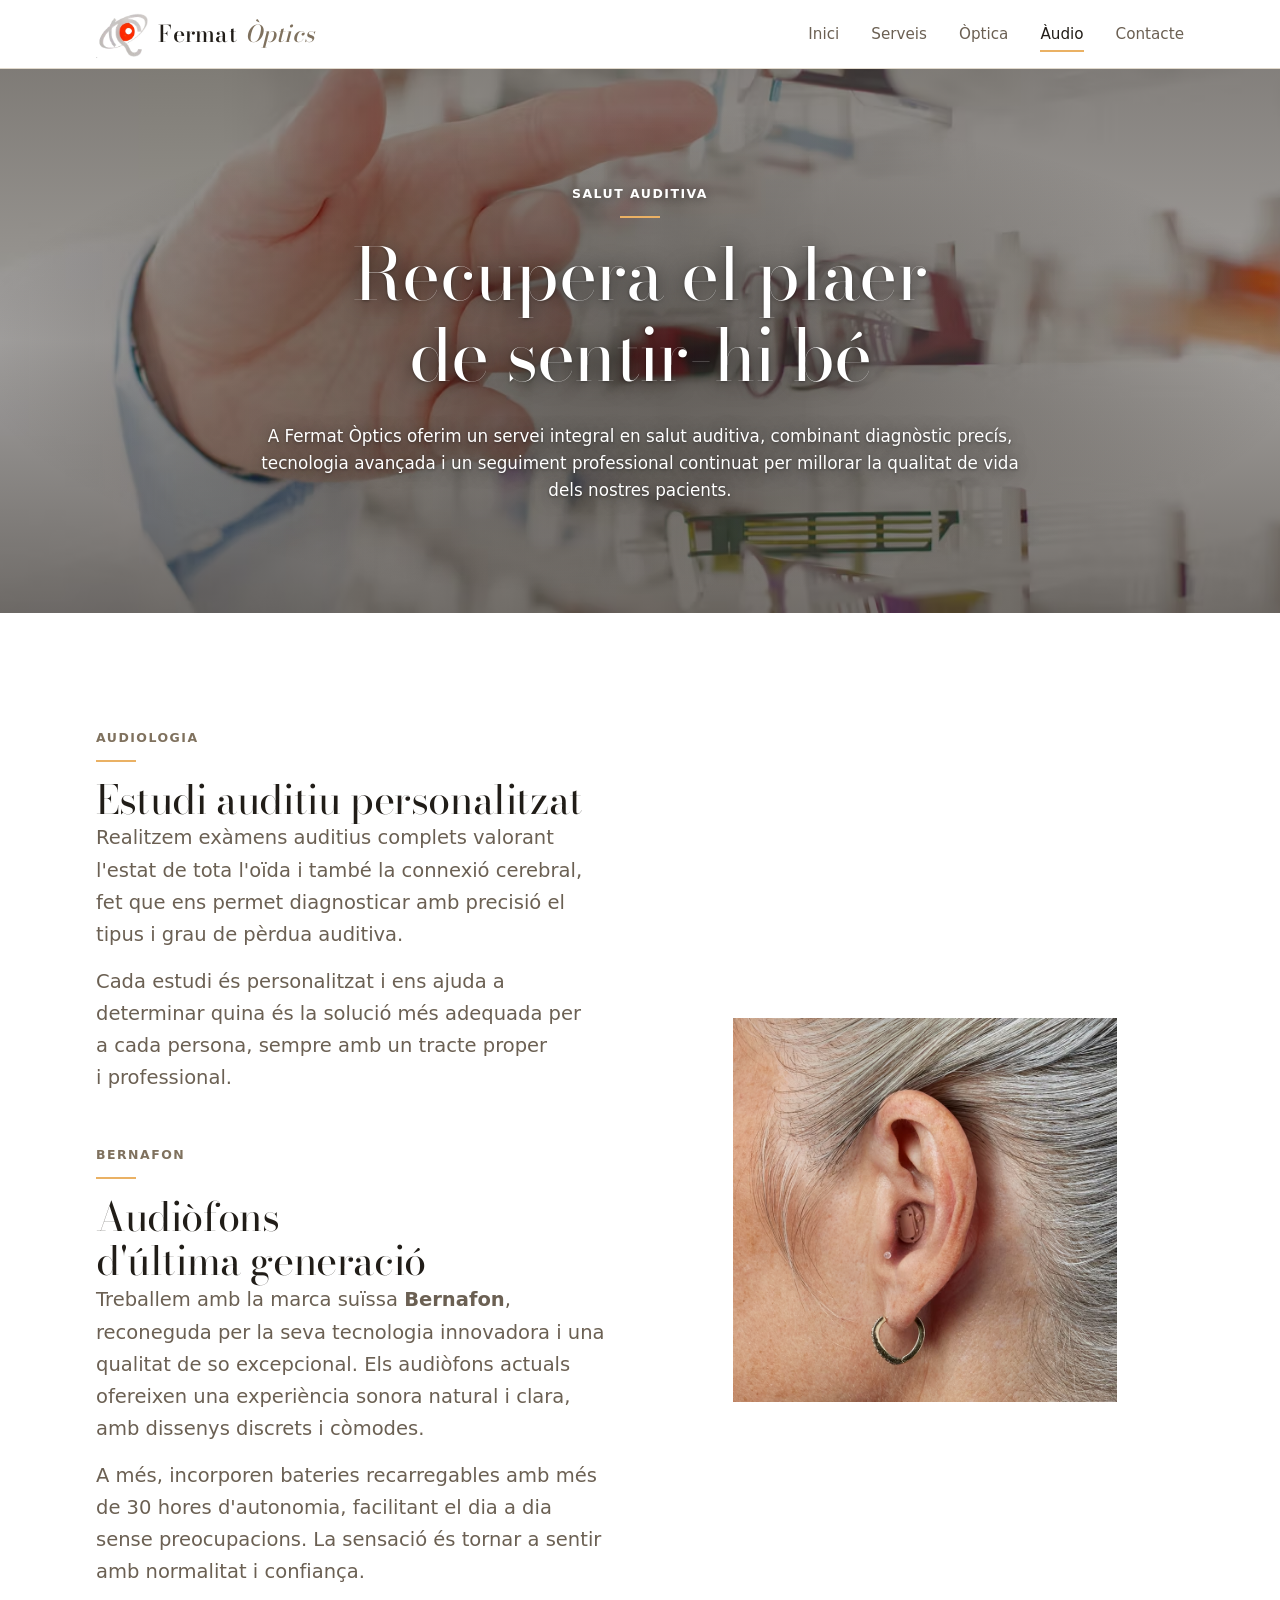
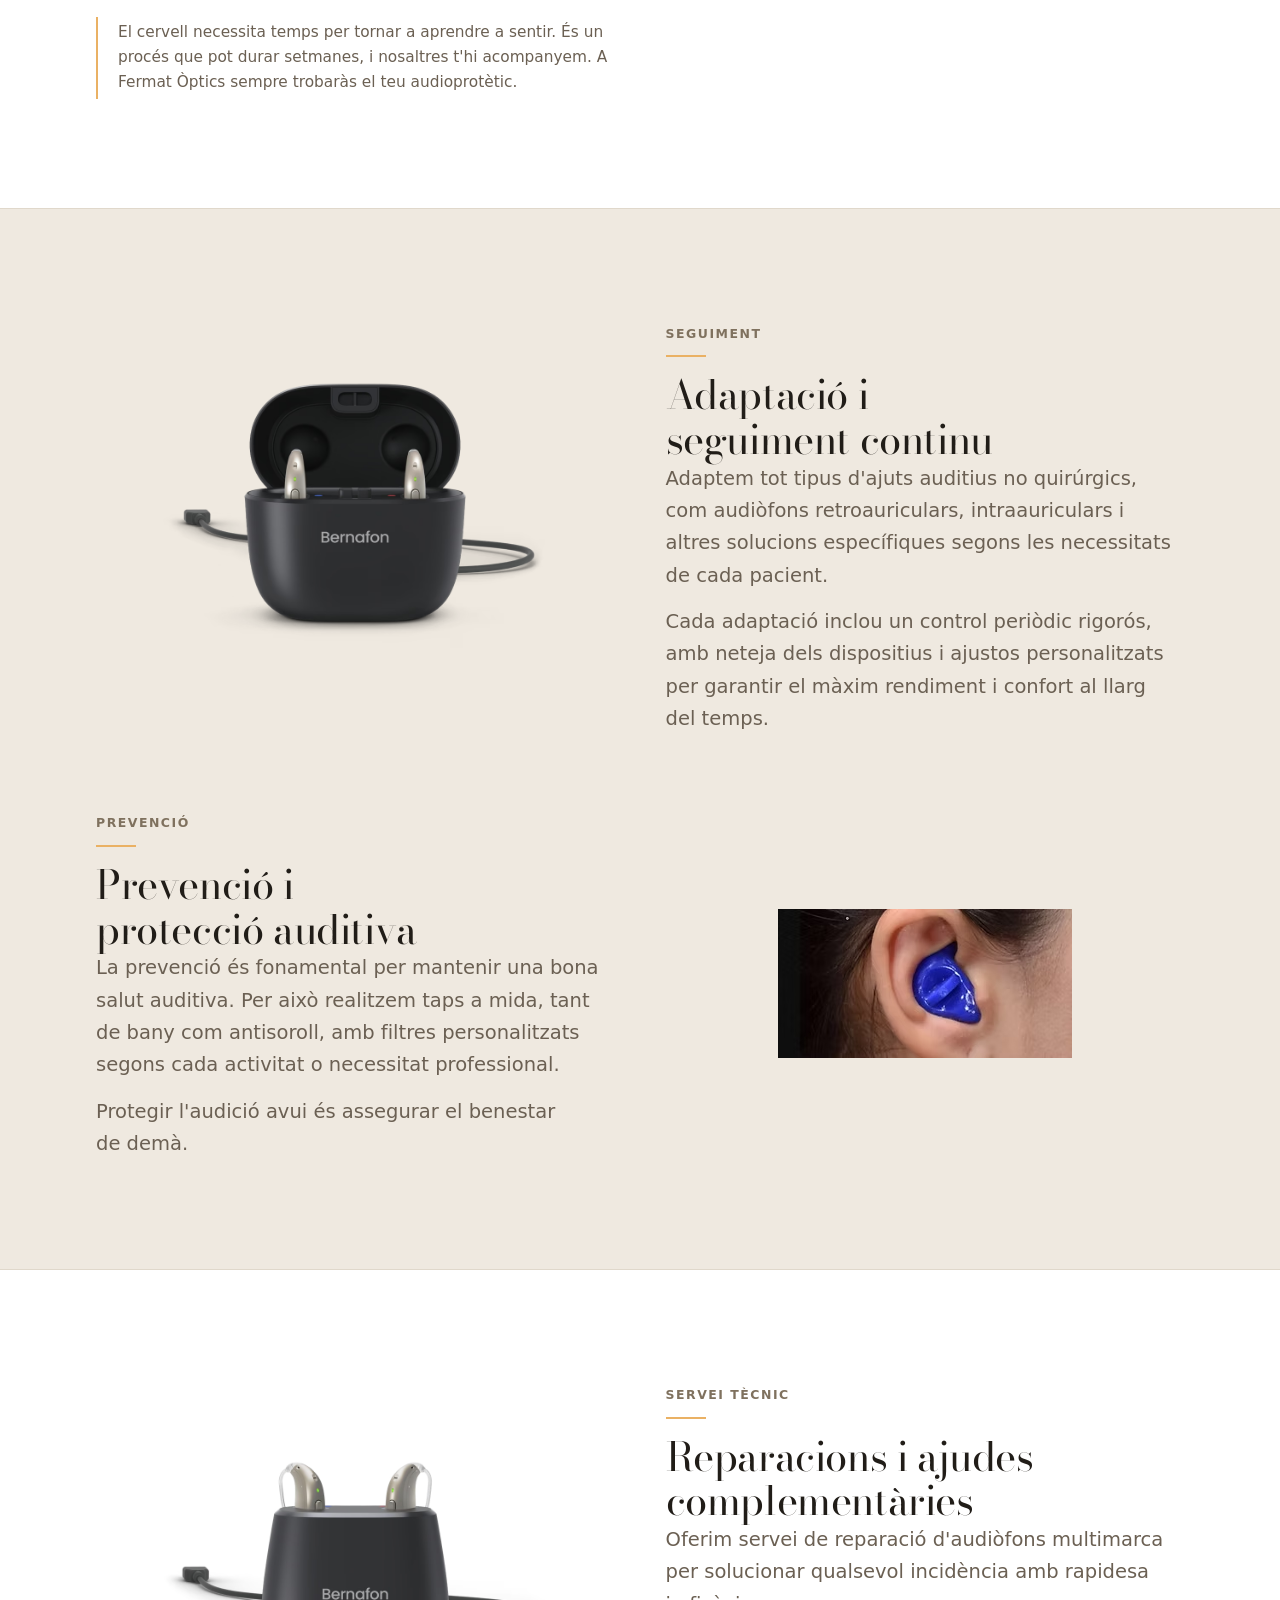
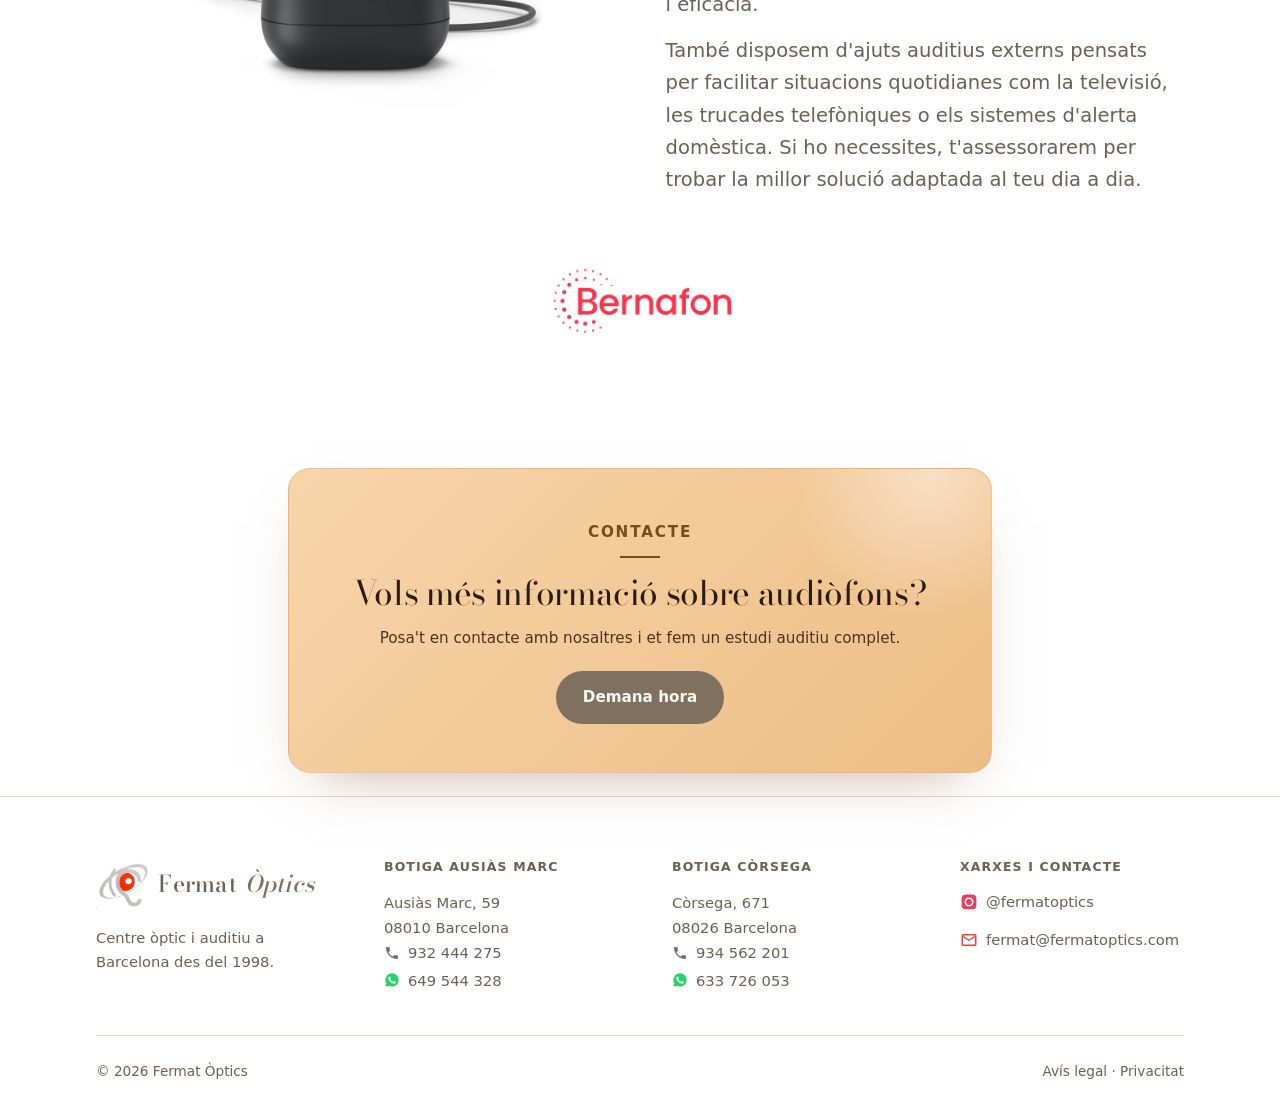
==== commit cba0c46b: "Òptica i Àudio segons la web de referència, neteja d'imatges i contacte sense formulari Òptica: nou " ====
--- a/audio.html
+++ b/audio.html
@@ -52,136 +52,136 @@
 
 <main id="principal">
 
-  <!-- Hero d'una sola imatge -->
-  <section class="hero hero--una" aria-label="Audiologia">
+  <!-- Hero amb el títol a sobre -->
+  <section class="hero hero--una hero--titol" aria-label="Salut auditiva">
     <img class="hero__slide"
-         src="public/images/fermat/bernafon-dona.avif"
-         sizes="100vw" width="900" height="900"
+         src="public/images/fermat/exploracio.avif"
+         sizes="100vw" width="1897" height="474"
          fetchpriority="high" decoding="async"
-         alt="Clienta amb audiòfon Bernafon">
-  </section>
-
-  <section class="portada portada--interior">
-    <div class="contenidor">
-      <p class="eyebrow">Audiologia</p>
-      <h1>Recupera el plaer de sentir-hi bé</h1>
-      <p class="plom">
-        No es tracta de sentir més fort. Es tracta de tornar a entendre la
-        conversa al sopar, quan parlen tres alhora i hi ha soroll de fons.
-      </p>
-    </div>
-  </section>
-
+         alt="Gabinet d'audiologia de Fermat Òptics">
+    <div class="hero__caixa">
+      <div class="contenidor">
+        <p class="eyebrow">Salut auditiva</p>
+        <h1>Recupera el plaer de sentir-hi bé</h1>
+        <p class="hero__subtitol">
+          A Fermat Òptics oferim un servei integral en salut auditiva, combinant
+          diagnòstic precís, tecnologia avançada i un seguiment professional
+          continuat per millorar la qualitat de vida dels nostres pacients.
+        </p>
+      </div>
+    </div>
+  </section>
+
+  <!-- Estudi auditiu + Audiòfons: dos textos que comparteixen una foto -->
   <section>
     <div class="contenidor">
       <div class="duo">
         <div>
-          <p class="eyebrow">Estudi auditiu</p>
-          <h2>Primer saber què passa</h2>
-          <p class="plom">
-            L'audició no es perd de cop: es perd tan a poc a poc que t'hi
-            acostumes. Primer costen les converses amb soroll. Després apuges
-            la tele. I un dia són els altres els que t'ho diuen.
-          </p>
-          <p class="plom">
-            Un estudi complet mesura tota la cadena, de l'oïda al cervell, i
-            diu exactament quin tipus i quin grau de pèrdua tens.
-          </p>
-          <ul class="llista-fets">
-            <li>Exploració <strong>completa</strong>, no un test ràpid</li>
-            <li>Diagnòstic del <strong>tipus i grau</strong> de pèrdua</li>
-            <li>Explicació clara del resultat, en paraules normals</li>
-            <li>I si no cal audiòfon, també t'ho direm</li>
-          </ul>
-        </div>
-        <div class="duo__foto">
-          <img src="public/images/fermat/bernafon-carregador2.avif" width="900" height="900" loading="lazy" decoding="async" alt="Audiòfons Bernafon amb carregador">
-        </div>
-      </div>
-    </div>
-  </section>
-
+          <p class="eyebrow">Audiologia</p>
+          <h2>Estudi auditiu personalitzat</h2>
+          <p class="plom">
+            Realitzem exàmens auditius complets valorant l'estat de tota l'oïda
+            i també la connexió cerebral, fet que ens permet diagnosticar amb
+            precisió el tipus i grau de pèrdua auditiva.
+          </p>
+          <p class="plom">
+            Cada estudi és personalitzat i ens ajuda a determinar quina és la
+            solució més adequada per a cada persona, sempre amb un tracte proper
+            i professional.
+          </p>
+
+          <p class="eyebrow eyebrow--separat">Bernafon</p>
+          <h2>Audiòfons d'última generació</h2>
+          <p class="plom">
+            Treballem amb la marca suïssa <strong>Bernafon</strong>, reconeguda
+            per la seva tecnologia innovadora i una qualitat de so excepcional.
+            Els audiòfons actuals ofereixen una experiència sonora natural i
+            clara, amb dissenys discrets i còmodes.
+          </p>
+          <p class="plom">
+            A més, incorporen bateries recarregables amb més de 30 hores
+            d'autonomia, facilitant el dia a dia sense preocupacions. La sensació
+            és tornar a sentir amb normalitat i confiança.
+          </p>
+          <p class="nota">
+            El cervell necessita temps per tornar a aprendre a sentir. És un
+            procés que pot durar setmanes, i nosaltres t'hi acompanyem. A Fermat
+            Òptics sempre trobaràs el teu audioprotètic.
+          </p>
+        </div>
+        <div class="duo__foto duo__foto--net">
+          <img src="public/images/fermat/audiofon-orella.avif" width="900" height="900" loading="lazy" decoding="async" alt="Audiòfon col·locat a l'oïda">
+        </div>
+      </div>
+    </div>
+  </section>
+
+  <!-- Adaptació i Prevenció comparteixen banda, amb la foto a costats oposats -->
   <section class="banda">
     <div class="contenidor">
       <div class="duo duo--invers">
         <div>
-          <p class="eyebrow">Bernafon</p>
-          <h2>Audiòfons que no semblen audiòfons</h2>
-          <p class="plom">
-            Treballem amb Bernafon, marca suïssa amb dècades de recorregut en
-            tecnologia auditiva. Els models actuals no s'assemblen gens al que
-            portava el teu avi.
-          </p>
-          <ul class="llista-fets">
-            <li><strong>Discrets</strong>: costen de veure</li>
-            <li><strong>Bateria recarregable</strong>, més de 30 hores d'autonomia</li>
-            <li>So <strong>natural</strong>, no metàl·lic</li>
-            <li>Es connecten al <strong>mòbil i la televisió</strong></li>
-          </ul>
-          <p class="nota">
-            El cervell necessita temps per tornar a aprendre a sentir. És un procés que pot durar setmanes, i nosaltres t’hi acompanyem.
-            A Fermat Òptics sempre trobaràs el teu audioprotètic.
-          </p>
-        </div>
-        <div class="duo__foto">
+          <p class="eyebrow">Seguiment</p>
+          <h2>Adaptació i seguiment continu</h2>
+          <p class="plom">
+            Adaptem tot tipus d'ajuts auditius no quirúrgics, com audiòfons
+            retroauriculars, intraauriculars i altres solucions específiques
+            segons les necessitats de cada pacient.
+          </p>
+          <p class="plom">
+            Cada adaptació inclou un control periòdic rigorós, amb neteja dels
+            dispositius i ajustos personalitzats per garantir el màxim rendiment
+            i confort al llarg del temps.
+          </p>
+        </div>
+        <div class="duo__foto duo__foto--net">
+          <img src="public/images/fermat/bernafon-carregador-obert.avif" width="900" height="900" loading="lazy" decoding="async" alt="Audiòfons Bernafon amb carregador">
+        </div>
+      </div>
+
+      <div class="duo duo--seguit">
+        <div>
+          <p class="eyebrow">Prevenció</p>
+          <h2>Prevenció i protecció auditiva</h2>
+          <p class="plom">
+            La prevenció és fonamental per mantenir una bona salut auditiva. Per
+            això realitzem taps a mida, tant de bany com antisoroll, amb filtres
+            personalitzats segons cada activitat o necessitat professional.
+          </p>
+          <p class="plom">
+            Protegir l'audició avui és assegurar el benestar de demà.
+          </p>
+        </div>
+        <div class="duo__foto duo__foto--net">
+          <img src="public/images/fermat/taps-a-mida.avif" width="294" height="149" loading="lazy" decoding="async" alt="Tap a mida col·locat a l'oïda">
+        </div>
+      </div>
+    </div>
+  </section>
+
+  <section>
+    <div class="contenidor">
+      <div class="duo duo--invers">
+        <div>
+          <p class="eyebrow">Servei tècnic</p>
+          <h2>Reparacions i ajudes complementàries</h2>
+          <p class="plom">
+            Oferim servei de reparació d'audiòfons multimarca per solucionar
+            qualsevol incidència amb rapidesa i eficàcia.
+          </p>
+          <p class="plom">
+            També disposem d'ajuts auditius externs pensats per facilitar
+            situacions quotidianes com la televisió, les trucades telefòniques o
+            els sistemes d'alerta domèstica. Si ho necessites, t'assessorarem per
+            trobar la millor solució adaptada al teu dia a dia.
+          </p>
+        </div>
+        <div class="duo__foto duo__foto--net">
           <img src="public/images/fermat/bernafon-carregador.avif" width="900" height="900" loading="lazy" decoding="async" alt="Audiòfons Bernafon">
         </div>
       </div>
-    </div>
-  </section>
-
-  <section>
-    <div class="contenidor">
-      <div class="encap">
-        <p class="eyebrow">També fem</p>
-        <h2>Tot el que envolta l'oïda</h2>
-      </div>
-
-      <div class="graella">
-        <article class="targeta">
-          <div class="targeta__icona" aria-hidden="true">♪</div>
-          <h3>Adaptació i seguiment</h3>
-          <p>
-            Retroauriculars o intraauriculars, sense cirurgia. Amb ajustos,
-            neteja i manteniment periòdic inclosos.
-          </p>
-        </article>
-
-        <article class="targeta">
-          <div class="targeta__icona" aria-hidden="true">◐</div>
-          <h3>Taps a mida</h3>
-          <p>
-            Per nedar sense mullar l'oïda i per protegir-te del soroll. Amb
-            filtres específics segons l'activitat.
-          </p>
-        </article>
-
-        <article class="targeta">
-          <div class="targeta__icona" aria-hidden="true">✳</div>
-          <h3>Reparacions</h3>
-          <p>
-            Multimarca. Encara que no l'hagis comprat aquí, mira-t'ho abans
-            de llençar-lo.
-          </p>
-        </article>
-
-        <article class="targeta">
-          <div class="targeta__icona" aria-hidden="true">◇</div>
-          <h3>Ajudes complementàries</h3>
-          <p>
-            Dispositius per a la televisió, per al telèfon i avisadors per a
-            casa (timbre, alarma, despertador).
-          </p>
-        </article>
-      </div>
-    </div>
-  </section>
-
-  <section class="banda">
-    <div class="contenidor">
-      <p class="cita">
-        Sentir-hi malament cansa. Passes el dia endevinant el que et diuen.
-      </p>
+
+      <img class="marca-central" src="public/images/logos/bernafon.png" width="300" height="80" loading="lazy" decoding="async" alt="Bernafon">
     </div>
   </section>
 
@@ -189,10 +189,9 @@
     <div class="contenidor">
       <div class="crida">
         <p class="eyebrow">Contacte</p>
-        <h2>Fes-te un estudi auditiu</h2>
+        <h2>Vols més informació sobre audiòfons?</h2>
         <p>
-          Si fa temps que hi penses, o si a casa fa temps que t'ho diuen,
-          truca'ns.
+          Posa't en contacte amb nosaltres i et fem un estudi auditiu complet.
         </p>
         <div class="botons">
           <a class="boto boto--ple" href="contacte.html">Demana hora</a>
@@ -200,7 +199,6 @@
       </div>
     </div>
   </section>
-
 </main>
 
 <footer class="peu">
--- a/css/style.css
+++ b/css/style.css
@@ -185,6 +185,12 @@
   max-width: 52ch;
 }
 
+/* Aire entre paràgrafs seguits i després d'una llista */
+.plom + .plom,
+.llista-fets + .plom {
+  margin-top: 0.9rem;
+}
+
 /* --------------------------------------------------------------------------
    4. Layout
    -------------------------------------------------------------------------- */
@@ -432,6 +438,74 @@
 .hero--una .hero__slide {
   animation: none;
   opacity: 1;
+}
+
+/* Banner principal de l'Inici: manté la proporció de la imatge a totes les
+   amplades perquè el logo no es talli, i canvia de foto cada 10 s. Va després
+   del @media de dalt perquè ha de guanyar-li la proporció 32/9. */
+.hero--banner {
+  --slide: 10s;
+  aspect-ratio: 1382 / 396;
+  max-height: 62svh;
+}
+
+/* --------------------------------------------------------------------------
+   Títol a sobre del hero (pàgines interiors)
+   El degradat fosc és el que garanteix que el text es llegeixi sigui quina
+   sigui la foto: no depèn de la imatge concreta.
+   -------------------------------------------------------------------------- */
+
+.hero__caixa {
+  position: absolute;
+  inset: 0;
+  display: grid;
+  align-content: center;
+  text-align: center;
+  background:
+    radial-gradient(
+      70% 60% at 50% 52%,
+      rgb(20 13 6 / 45%),
+      transparent 75%
+    ),
+    linear-gradient(
+      to bottom,
+      rgb(20 13 6 / 52%),
+      rgb(20 13 6 / 38%) 50%,
+      rgb(20 13 6 / 60%)
+    );
+}
+
+/* Amb títol i subtítol a sobre, el hero necessita més alçada que el normal */
+.hero--titol {
+  aspect-ratio: auto;
+  min-height: clamp(24rem, 62svh, 34rem);
+  max-height: none;
+}
+
+.hero__caixa h1 {
+  color: #fff;
+  max-width: 18ch;
+  margin-inline: auto;
+  font-size: clamp(2.4rem, 1.5rem + 4.4vw, 4.5rem);
+  text-shadow: 0 2px 22px rgb(0 0 0 / 65%), 0 1px 3px rgb(0 0 0 / 35%);
+}
+
+.hero__subtitol {
+  color: #fff;
+  max-width: 72ch;
+  margin: var(--pas) auto 0;
+  font-size: clamp(0.9rem, 0.85rem + 0.25vw, 1.05rem);
+  line-height: 1.6;
+  text-shadow: 0 2px 18px rgb(0 0 0 / 60%), 0 1px 3px rgb(0 0 0 / 35%);
+}
+
+.hero__caixa .eyebrow {
+  color: #fff;
+  text-shadow: 0 1px 10px rgb(0 0 0 / 45%);
+}
+
+.hero__caixa .eyebrow::after {
+  margin-inline: auto;
 }
 
 /* Caixa taronja translúcida que se solapa amb el hero per la dreta.
@@ -741,6 +815,22 @@
   justify-content: center;
 }
 
+/* Portada amb text ample i petit, i poc aire a sota: pensada per quan just
+   després hi ha contingut que ha de quedar a prop (Contacte). */
+.portada--ampla {
+  padding-block: clamp(2.25rem, 1.8rem + 2vw, 3.5rem) clamp(1.25rem, 1rem + 1vw, 2rem);
+}
+
+.portada--ampla .plom {
+  max-width: 76ch;
+  font-size: 0.95rem;
+}
+
+/* Secció que arrenca just sota la portada, sense el buit habitual */
+.seccio--arran {
+  padding-top: clamp(0.5rem, 0.25rem + 1vw, 1.25rem);
+}
+
 /* Intro d'Inici: títol i text més petits que la resta de la web */
 .portada--intro h1 {
   font-size: clamp(1.5rem, 1.2rem + 1.6vw, 2.25rem);
@@ -808,6 +898,80 @@
   object-fit: cover;
 }
 
+/* --------------------------------------------------------------------------
+   Franja de cartells rotatoris (Inici)
+   Per defecte la rotació la fa el CSS: 3 cartells, 10 s cadascun. Si hi ha
+   JavaScript, el <section> rep data-js, el CSS deixa de animar i el control
+   passa a la classe .es-veu (així la fletxa pot canviar de cartell).
+   -------------------------------------------------------------------------- */
+
+.faixa-slider {
+  position: relative;
+}
+
+.faixa-slider__foto {
+  position: absolute;
+  inset: 0;
+  opacity: 0;
+  animation: faixaFosa 30s linear infinite; /* 3 cartells x 10 s */
+}
+
+.faixa-slider__foto:nth-of-type(1) { animation-delay: 0s; }
+.faixa-slider__foto:nth-of-type(2) { animation-delay: 10s; }
+.faixa-slider__foto:nth-of-type(3) { animation-delay: 20s; }
+
+@keyframes faixaFosa {
+  0%      { opacity: 0; }
+  3%      { opacity: 1; }
+  33.333% { opacity: 1; }
+  36.333% { opacity: 0; }
+  100%    { opacity: 0; }
+}
+
+/* Mode amb JavaScript: mana la classe, no l'animació */
+.faixa-slider[data-js] .faixa-slider__foto {
+  animation: none;
+  transition: opacity 0.6s ease;
+}
+
+.faixa-slider[data-js] .faixa-slider__foto.es-veu {
+  opacity: 1;
+}
+
+/* Fletxes per passar de cartell (només tenen sentit amb JS) */
+.faixa-slider__fletxa {
+  display: none;
+}
+
+.faixa-slider[data-js] .faixa-slider__fletxa {
+  display: grid;
+  place-items: center;
+  position: absolute;
+  top: 50%;
+  transform: translateY(-50%);
+  width: 2.6rem;
+  height: 2.6rem;
+  padding: 0;
+  border: 1px solid rgb(255 255 255 / 60%);
+  border-radius: 50%;
+  background: rgb(31 20 9 / 30%);
+  color: #fff;
+  cursor: pointer;
+}
+
+.faixa-slider__fletxa--enrere { left: clamp(0.6rem, 2vw, 1.5rem); }
+.faixa-slider__fletxa--endavant { right: clamp(0.6rem, 2vw, 1.5rem); }
+
+.faixa-slider__fletxa:hover {
+  background: rgb(31 20 9 / 50%);
+}
+
+/* Qui ha demanat menys moviment veu només el primer cartell */
+@media (prefers-reduced-motion: reduce) {
+  .faixa-slider:not([data-js]) .faixa-slider__foto { animation: none; }
+  .faixa-slider:not([data-js]) .faixa-slider__foto:nth-of-type(1) { opacity: 1; }
+}
+
 /* Banda taronja: foto a l'esquerra, text a la dreta */
 .banda-taronja {
   --taronja: #e0955f;
@@ -954,7 +1118,7 @@
 
 /* Foto amb efecte fix */
 .mosaic__foto {
-  background-image: url("../public/images/fermat/suns-out.avif");
+  background-image: url("../public/images/fermat/cartell-ulleres-sol.avif");
   background-size: 60vw; /* poc més gran que la cel·la: zoom mínim */
   background-position: right center; /* alineada a la cel·la (a dalt a la dreta) */
   background-repeat: no-repeat;
@@ -1146,6 +1310,106 @@
   object-fit: cover;
 }
 
+/* --------------------------------------------------------------------------
+   Vies de contacte (targetes de la pàgina de Contacte)
+   -------------------------------------------------------------------------- */
+
+/* Dues targetes per fila: quatre vies queden 2+2, no 3+1.
+   Doble classe per guanyar a .graella, que es defineix més avall. */
+.graella.graella--vies {
+  grid-template-columns: repeat(auto-fit, minmax(min(24rem, 100%), 1fr));
+}
+
+.contacte-via__llista {
+  list-style: none;
+  padding: 0;
+  margin-top: 1.1rem;
+  display: grid;
+  gap: 0.5rem;
+  border-top: 1px solid var(--vora);
+  padding-top: 1.1rem;
+}
+
+.contacte-via__llista li {
+  display: flex;
+  flex-wrap: wrap;
+  gap: 0.25rem 0.75rem;
+  justify-content: space-between;
+  align-items: baseline;
+}
+
+.contacte-via__llista span {
+  font-size: 0.82rem;
+  letter-spacing: 0.06em;
+  text-transform: uppercase;
+  color: var(--text-suau);
+}
+
+.contacte-via__llista a {
+  font-weight: 600;
+  text-decoration: none;
+}
+
+.contacte-via__llista a:hover {
+  text-decoration: underline;
+}
+
+/* Segon bloc foto+text dins de la mateixa banda */
+.duo--seguit {
+  margin-top: clamp(2.5rem, 1.5rem + 4vw, 4.5rem);
+}
+
+/* Segon encapçalament dins d'una mateixa columna de text */
+.eyebrow--separat {
+  margin-top: calc(var(--pas) * 1.8);
+}
+
+/* Logo de marca centrat al final d'una secció */
+.marca-central {
+  display: block;
+  width: auto;
+  max-width: 12rem;
+  height: auto;
+  margin: calc(var(--pas) * 2.2) auto 0;
+}
+
+/* Foto amb forma d'arc centrada sota el text d'una secció */
+.foto-arc {
+  display: block;
+  width: 100%;
+  max-width: 22rem;
+  height: auto;
+  margin: calc(var(--pas) * 1.6) auto 0;
+}
+
+.botons--centrats {
+  justify-content: center;
+  margin-top: calc(var(--pas) * 1.4);
+}
+
+/* Fotos sense marc, tal com són: les retallades en forma d'arc (--arc) i les
+   fotos de producte o de detall (--net). Es mostren senceres, sense caixa ni
+   retall a 4/3. */
+.duo__foto--net,
+.duo__foto--arc {
+  border: 0;
+  border-radius: 0;
+  box-shadow: none;
+  overflow: visible;
+  justify-self: center;
+}
+
+.duo__foto--net img,
+.duo__foto--arc img {
+  width: 100%;
+  max-width: 24rem;
+  height: auto;
+  aspect-ratio: auto;
+  object-fit: contain;
+  display: block;
+  margin-inline: auto;
+}
+
 /* Inverteix l'ordre en pantalla gran, mantenint l'ordre lògic al codi */
 @media (min-width: 54rem) {
   .duo--invers > :first-child {
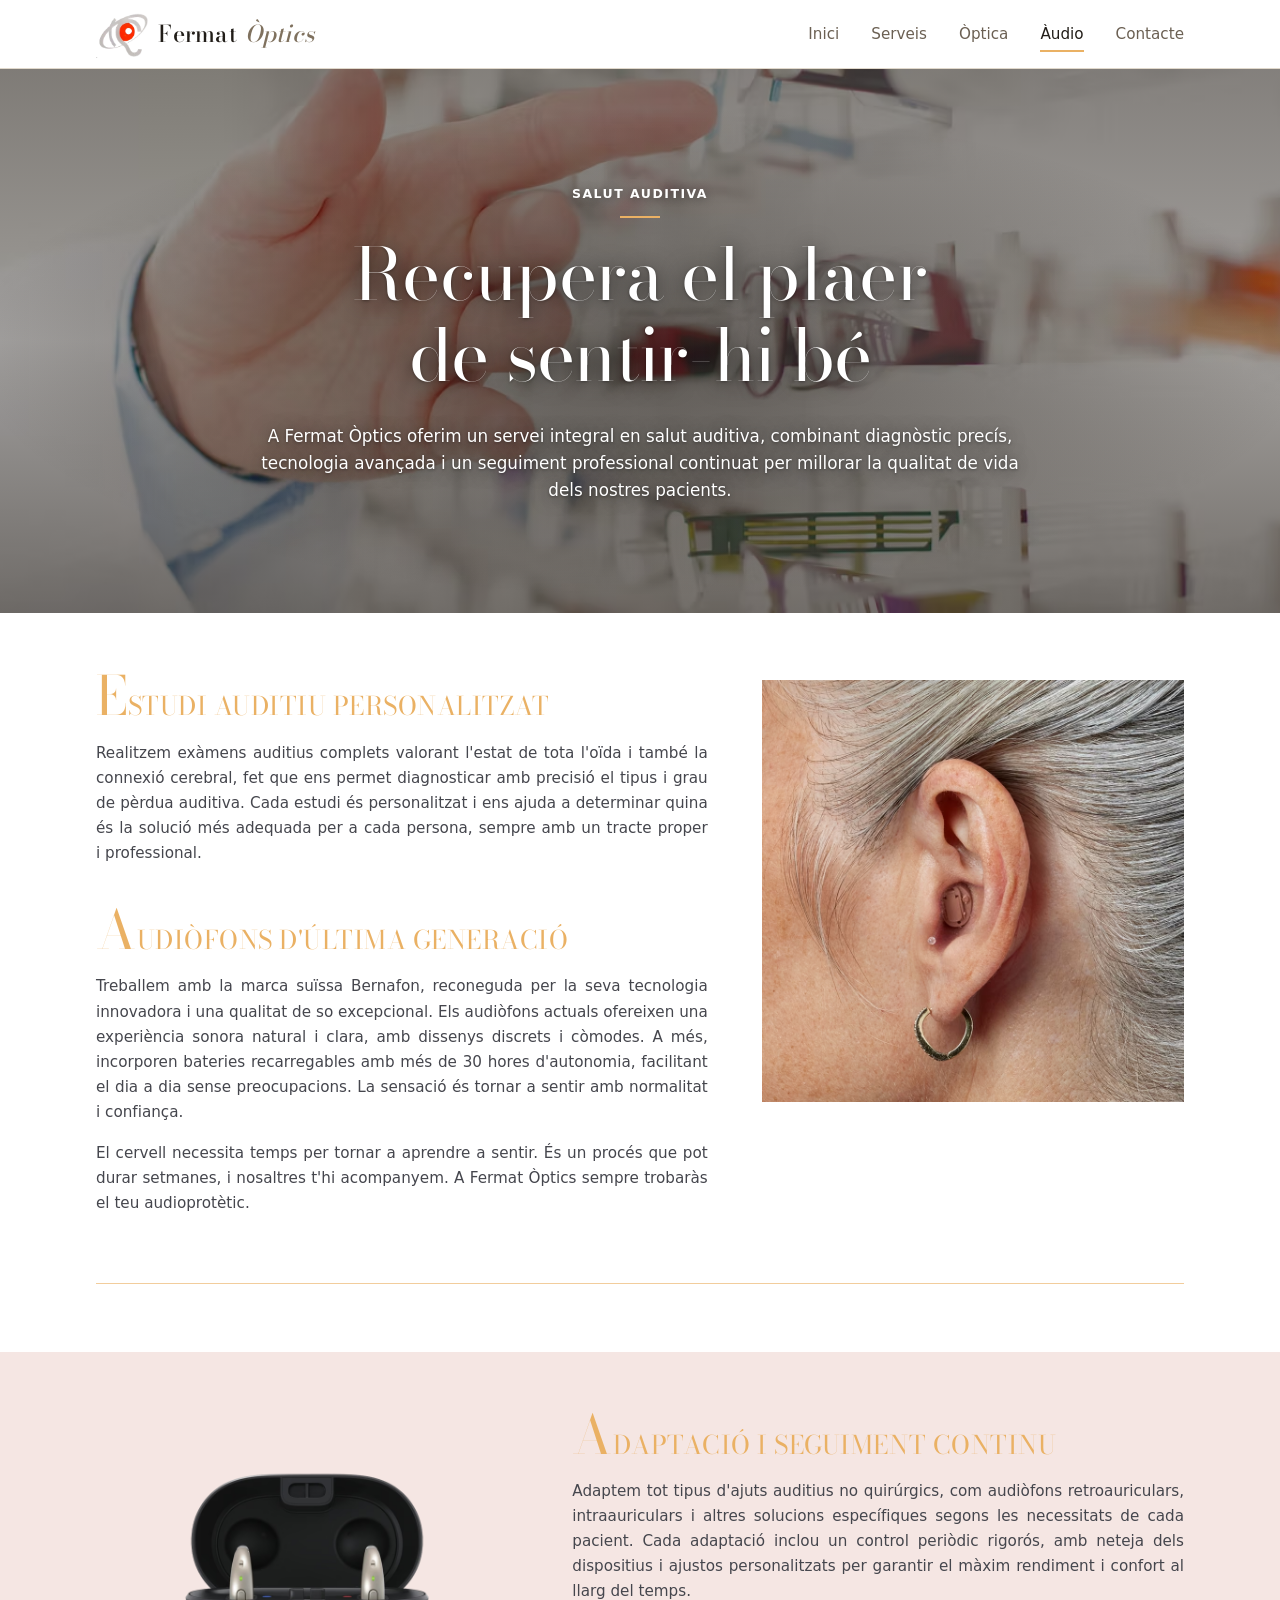
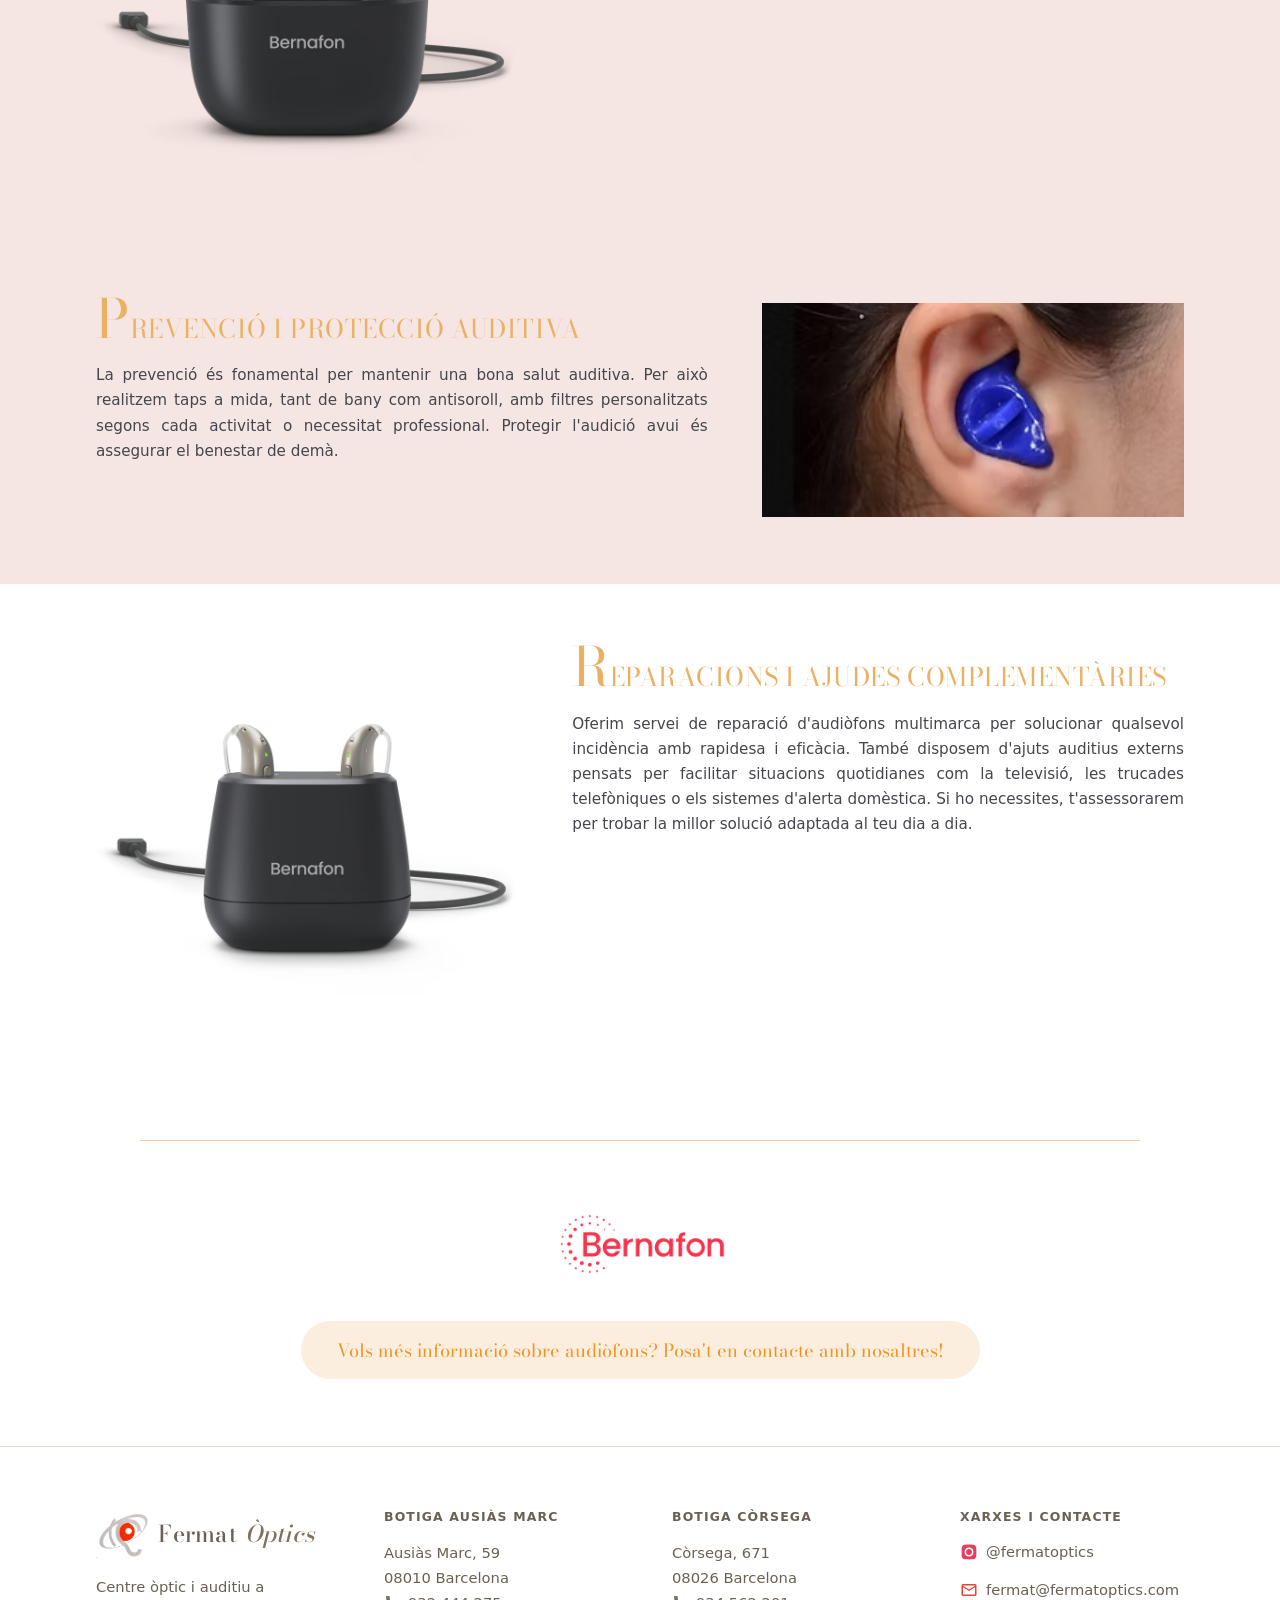
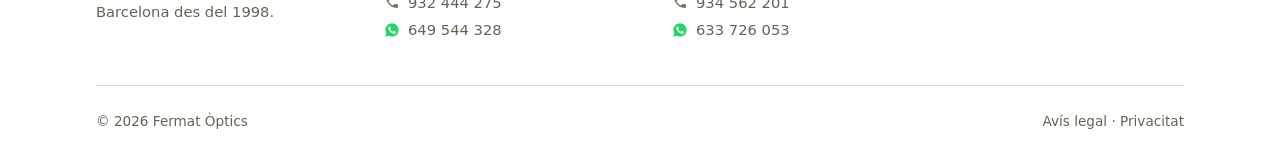
==== commit 43b58c8f: "Capçaleres de seguretat, avís legal i privacitat complets, i neteja de codi Seguretat: vercel.json s" ====
--- a/audio.html
+++ b/audio.html
@@ -50,9 +50,9 @@
   </div>
 </header>
 
-<main id="principal">
-
-  <!-- Hero amb el títol a sobre -->
+<main id="principal" class="pagina-audio">
+
+  <!-- Hero amb el títol a sobre de la foto -->
   <section class="hero hero--una hero--titol" aria-label="Salut auditiva">
     <img class="hero__slide"
          src="public/images/fermat/exploracio.avif"
@@ -72,131 +72,108 @@
     </div>
   </section>
 
-  <!-- Estudi auditiu + Audiòfons: dos textos que comparteixen una foto -->
-  <section>
+  <section class="au-bloc">
     <div class="contenidor">
-      <div class="duo">
-        <div>
-          <p class="eyebrow">Audiologia</p>
-          <h2>Estudi auditiu personalitzat</h2>
-          <p class="plom">
+      <div class="au-duo">
+        <div>
+          <h2 class="au-titol">Estudi auditiu personalitzat</h2>
+          <p>
             Realitzem exàmens auditius complets valorant l'estat de tota l'oïda
             i també la connexió cerebral, fet que ens permet diagnosticar amb
-            precisió el tipus i grau de pèrdua auditiva.
-          </p>
-          <p class="plom">
-            Cada estudi és personalitzat i ens ajuda a determinar quina és la
-            solució més adequada per a cada persona, sempre amb un tracte proper
-            i professional.
-          </p>
-
-          <p class="eyebrow eyebrow--separat">Bernafon</p>
-          <h2>Audiòfons d'última generació</h2>
-          <p class="plom">
-            Treballem amb la marca suïssa <strong>Bernafon</strong>, reconeguda
-            per la seva tecnologia innovadora i una qualitat de so excepcional.
+            precisió el tipus i grau de pèrdua auditiva. Cada estudi és
+            personalitzat i ens ajuda a determinar quina és la solució més
+            adequada per a cada persona, sempre amb un tracte proper i
+            professional.
+          </p>
+
+          <h2 class="au-titol">Audiòfons d'última generació</h2>
+          <p>
+            Treballem amb la marca suïssa Bernafon, reconeguda per la seva
+            tecnologia innovadora i una qualitat de so excepcional.
             Els audiòfons actuals ofereixen una experiència sonora natural i
-            clara, amb dissenys discrets i còmodes.
-          </p>
-          <p class="plom">
-            A més, incorporen bateries recarregables amb més de 30 hores
-            d'autonomia, facilitant el dia a dia sense preocupacions. La sensació
-            és tornar a sentir amb normalitat i confiança.
-          </p>
-          <p class="nota">
+            clara, amb dissenys discrets i còmodes. A més, incorporen bateries
+            recarregables amb més de 30 hores d'autonomia, facilitant el dia a
+            dia sense preocupacions. La sensació és tornar a sentir amb
+            normalitat i confiança.
+          </p>
+          <p>
             El cervell necessita temps per tornar a aprendre a sentir. És un
             procés que pot durar setmanes, i nosaltres t'hi acompanyem. A Fermat
             Òptics sempre trobaràs el teu audioprotètic.
           </p>
         </div>
-        <div class="duo__foto duo__foto--net">
+        <div class="au-foto">
           <img src="public/images/fermat/audiofon-orella.avif" width="900" height="900" loading="lazy" decoding="async" alt="Audiòfon col·locat a l'oïda">
         </div>
       </div>
     </div>
-  </section>
-
-  <!-- Adaptació i Prevenció comparteixen banda, amb la foto a costats oposats -->
-  <section class="banda">
+
+    <hr class="au-filet">
+  </section>
+
+  <section class="au-bloc au-bloc--rosa">
     <div class="contenidor">
-      <div class="duo duo--invers">
-        <div>
-          <p class="eyebrow">Seguiment</p>
-          <h2>Adaptació i seguiment continu</h2>
-          <p class="plom">
+      <div class="au-duo au-duo--invers">
+        <div class="au-foto">
+          <img src="public/images/fermat/bernafon-carregador-obert.avif" width="900" height="900" loading="lazy" decoding="async" alt="Audiòfons Bernafon amb carregador">
+        </div>
+        <div>
+          <h2 class="au-titol">Adaptació i seguiment continu</h2>
+          <p>
             Adaptem tot tipus d'ajuts auditius no quirúrgics, com audiòfons
             retroauriculars, intraauriculars i altres solucions específiques
             segons les necessitats de cada pacient.
-          </p>
-          <p class="plom">
             Cada adaptació inclou un control periòdic rigorós, amb neteja dels
             dispositius i ajustos personalitzats per garantir el màxim rendiment
             i confort al llarg del temps.
           </p>
         </div>
-        <div class="duo__foto duo__foto--net">
-          <img src="public/images/fermat/bernafon-carregador-obert.avif" width="900" height="900" loading="lazy" decoding="async" alt="Audiòfons Bernafon amb carregador">
-        </div>
-      </div>
-
-      <div class="duo duo--seguit">
-        <div>
-          <p class="eyebrow">Prevenció</p>
-          <h2>Prevenció i protecció auditiva</h2>
-          <p class="plom">
+      </div>
+
+      <div class="au-duo au-duo--seguit">
+        <div>
+          <h2 class="au-titol">Prevenció i protecció auditiva</h2>
+          <p>
             La prevenció és fonamental per mantenir una bona salut auditiva. Per
             això realitzem taps a mida, tant de bany com antisoroll, amb filtres
             personalitzats segons cada activitat o necessitat professional.
-          </p>
-          <p class="plom">
             Protegir l'audició avui és assegurar el benestar de demà.
           </p>
         </div>
-        <div class="duo__foto duo__foto--net">
+        <div class="au-foto">
           <img src="public/images/fermat/taps-a-mida.avif" width="294" height="149" loading="lazy" decoding="async" alt="Tap a mida col·locat a l'oïda">
         </div>
       </div>
     </div>
   </section>
 
-  <section>
+  <section class="au-bloc">
     <div class="contenidor">
-      <div class="duo duo--invers">
-        <div>
-          <p class="eyebrow">Servei tècnic</p>
-          <h2>Reparacions i ajudes complementàries</h2>
-          <p class="plom">
+      <div class="au-duo au-duo--invers">
+        <div class="au-foto">
+          <img src="public/images/fermat/bernafon-carregador.avif" width="900" height="900" loading="lazy" decoding="async" alt="Audiòfons Bernafon">
+        </div>
+        <div>
+          <h2 class="au-titol">Reparacions i ajudes complementàries</h2>
+          <p>
             Oferim servei de reparació d'audiòfons multimarca per solucionar
             qualsevol incidència amb rapidesa i eficàcia.
-          </p>
-          <p class="plom">
             També disposem d'ajuts auditius externs pensats per facilitar
             situacions quotidianes com la televisió, les trucades telefòniques o
-            els sistemes d'alerta domèstica. Si ho necessites, t'assessorarem per
-            trobar la millor solució adaptada al teu dia a dia.
-          </p>
-        </div>
-        <div class="duo__foto duo__foto--net">
-          <img src="public/images/fermat/bernafon-carregador.avif" width="900" height="900" loading="lazy" decoding="async" alt="Audiòfons Bernafon">
-        </div>
-      </div>
-
-      <img class="marca-central" src="public/images/logos/bernafon.png" width="300" height="80" loading="lazy" decoding="async" alt="Bernafon">
-    </div>
-  </section>
-
-  <section class="crida-seccio">
-    <div class="contenidor">
-      <div class="crida">
-        <p class="eyebrow">Contacte</p>
-        <h2>Vols més informació sobre audiòfons?</h2>
-        <p>
-          Posa't en contacte amb nosaltres i et fem un estudi auditiu complet.
-        </p>
-        <div class="botons">
-          <a class="boto boto--ple" href="contacte.html">Demana hora</a>
-        </div>
-      </div>
+            els sistemes d'alerta domèstica.
+            Si ho necessites, t'assessorarem per trobar la millor solució
+            adaptada al teu dia a dia.
+          </p>
+        </div>
+      </div>
+
+      <hr class="au-filet">
+
+      <img class="au-marca" src="public/images/logos/bernafon.png" width="300" height="80" loading="lazy" decoding="async" alt="Bernafon">
+
+      <p class="au-crida">
+        <a href="contacte.html">Vols més informació sobre audiòfons? Posa't en contacte amb nosaltres!</a>
+      </p>
     </div>
   </section>
 </main>
@@ -206,7 +183,7 @@
     <div class="peu__graella">
       <div>
         <a class="marca" href="index.html"><img class="marca__logo" src="public/images/fermat/icona.avif" alt="" width="160" height="160">Fermat <span>Òptics</span></a>
-        <p style="color:var(--text-suau)">
+        <p class="peu__lema">
           Centre òptic i auditiu a Barcelona des del 1998.
         </p>
       </div>
--- a/css/style.css
+++ b/css/style.css
@@ -1,6 +1,8 @@
 /* ==========================================================================
    Fermat Òptics — full stylesheet
-   Sense frameworks. Sense fonts externes. Sense JavaScript.
+   Sense frameworks ni fonts externes. L'únic JavaScript de la web són dues
+   funcions curtes dins d'index.html i serveis.html (carrusel de cartells i
+   aturar els vídeos a qui ha demanat menys moviment).
    ========================================================================== */
 
 /* --------------------------------------------------------------------------
@@ -558,6 +560,24 @@
   box-shadow: var(--ombra);
 }
 
+/* Variant a sang: ocupa tota l'amplada de la pantalla i és més baixa.
+   padding-block: 0 perquè, sent un <section>, no hi hagi el buit habitual. */
+.video-rect--sang {
+  width: 100%;
+  aspect-ratio: 1897 / 500;
+  padding-block: 0;
+  border: 0;
+  border-radius: 0;
+  box-shadow: none;
+  background: var(--sorra-fonda);
+}
+
+@media (max-width: 48rem) {
+  .video-rect--sang {
+    aspect-ratio: 16 / 9;
+  }
+}
+
 .video-rect img,
 .video-rect video {
   width: 100%;
@@ -569,6 +589,95 @@
    Serveis en zigzag amb aparença de línia del temps
    Alterna foto/text i té una línia central amb un node per cada servei.
    -------------------------------------------------------------------------- */
+
+/* --------------------------------------------------------------------------
+   Passos numerats (Com ho fem)
+   Sense caixes: un filet a dalt, el número en serif daurat i el text a sota.
+   -------------------------------------------------------------------------- */
+
+.passos {
+  list-style: none;
+  padding: 0;
+  margin-top: calc(var(--pas) * 1.8);
+  display: grid;
+  gap: clamp(1.75rem, 1rem + 2.5vw, 3rem);
+  grid-template-columns: repeat(auto-fit, minmax(min(13rem, 100%), 1fr));
+}
+
+.pas {
+  border-top: 1px solid var(--vora);
+  padding-top: 1.1rem;
+}
+
+.pas__num {
+  display: block;
+  font-family: var(--font-titol);
+  font-size: 1.9rem;
+  line-height: 1;
+  color: var(--daurat);
+  margin-bottom: 0.75rem;
+}
+
+.pas h3 {
+  margin-bottom: 0.4rem;
+}
+
+.pas p {
+  color: var(--text-suau);
+  font-size: 0.95rem;
+}
+
+/* --------------------------------------------------------------------------
+   Full taronja: la llista de serveis presentada com un document
+   -------------------------------------------------------------------------- */
+
+.full-taronja {
+  position: relative;
+  z-index: 1;
+  /* Puja i se solapa amb el vídeo de sobre */
+  margin-top: calc(clamp(2rem, 6vw, 5.5rem) * -1);
+  /* Taronja translúcid: es veu el que hi ha a sota */
+  background: rgb(240 184 132 / 72%);
+  -webkit-backdrop-filter: blur(8px);
+  backdrop-filter: blur(8px);
+  border: 1px solid rgb(255 255 255 / 45%);
+  border-radius: 8px; /* cantonades gairebé rectes, com un full */
+  padding: clamp(1.5rem, 0.8rem + 3vw, 3.25rem) clamp(1rem, 0.4rem + 3vw, 2.75rem);
+  box-shadow: 0 2px 6px rgb(42 28 18 / 10%), 0 34px 70px -40px rgb(42 28 18 / 55%);
+  color: #2a1c12;
+}
+
+.full-taronja .timeline {
+  margin-top: 0;
+}
+
+/* Sobre el taronja, la línia i els nodes han de ser clars, no de color vora */
+.full-taronja .timeline::before {
+  background: linear-gradient(
+    transparent,
+    rgb(255 255 255 / 55%) 8%,
+    rgb(255 255 255 / 55%) 92%,
+    transparent
+  );
+}
+
+.full-taronja .tl-item::before {
+  background: var(--sorra);
+  box-shadow: 0 0 0 5px rgb(240 184 132 / 90%);
+}
+
+.full-taronja .tl-text h2 {
+  color: #1f1409;
+}
+
+.full-taronja .tl-text .plom {
+  color: #4a3220;
+}
+
+.full-taronja .tl-foto {
+  background: rgb(255 255 255 / 45%);
+  border-color: rgb(255 255 255 / 60%);
+}
 
 .timeline {
   list-style: none;
@@ -721,17 +830,6 @@
     linear-gradient(var(--sorra-fonda), var(--fons));
 }
 
-.portada__duo {
-  display: grid;
-  gap: clamp(2rem, 5vw, 4rem);
-  align-items: center;
-}
-
-@media (min-width: 54rem) {
-  .portada__duo {
-    grid-template-columns: 1fr 1fr;
-  }
-}
 
 .portada h1 {
   max-width: 14ch;
@@ -739,20 +837,6 @@
 
 .portada .plom {
   margin-top: var(--pas);
-}
-
-/* La foto surt de la caixa per l'esquerra: dona aire editorial */
-.portada__foto {
-  border-radius: var(--radi);
-  overflow: hidden;
-  border: 1px solid var(--vora);
-  box-shadow: 0 2px 4px rgb(33 29 24 / 5%), 0 24px 60px -30px rgb(33 29 24 / 35%);
-}
-
-.portada__foto img {
-  width: 100%;
-  aspect-ratio: 5 / 4;
-  object-fit: cover;
 }
 
 .eyebrow {
@@ -773,6 +857,23 @@
   height: 2px;
   background: var(--daurat);
   margin-top: 0.7rem;
+}
+
+/* Variant alineada a l'esquerra del mateix encapçalament */
+.encap.encap--esquerra {
+  text-align: left;
+  margin-inline: 0;
+  max-width: none;
+}
+
+.encap--esquerra .plom,
+.encap--esquerra .eyebrow::after {
+  margin-inline: 0;
+}
+
+/* Sense límit d'amplada: la frase d'entrada cap en una sola línia */
+.encap--esquerra .plom {
+  max-width: none;
 }
 
 /* Encapçalament de secció centrat */
@@ -1022,55 +1123,6 @@
   background: #fff;
 }
 
-/* --------------------------------------------------------------------------
-   Cita amb foto fixa (efecte parallax) a l'esquerra i text a la dreta.
-   background-attachment: fixed fa que la foto es quedi quieta mentre fas
-   scroll. Al mòbil es desactiva (iOS no el suporta i faria salts).
-   -------------------------------------------------------------------------- */
-
-.cita-fix {
-  display: grid;
-  grid-template-columns: 1fr 1fr;
-  min-height: 60svh;
-}
-
-.cita-fix__foto {
-  background-image: url("../public/images/fermat/exploracio.avif");
-  background-size: cover;
-  background-position: center;
-  background-attachment: fixed; /* la foto es queda fixa en fer scroll */
-}
-
-.cita-fix__text {
-  display: grid;
-  place-items: center;
-  padding: clamp(2rem, 5vw, 5rem);
-  background: var(--sorra-fonda);
-}
-
-.cita-fix__text blockquote {
-  margin: 0;
-  font-family: var(--font-titol);
-  font-optical-sizing: auto;
-  text-transform: uppercase;
-  letter-spacing: 0.04em;
-  font-size: clamp(1.15rem, 0.85rem + 1.4vw, 1.85rem);
-  line-height: 1.45;
-  text-align: center;
-  text-wrap: balance;
-  max-width: 22ch;
-  color: var(--text);
-}
-
-@media (max-width: 48rem) {
-  .cita-fix {
-    grid-template-columns: 1fr; /* s'apila: foto a dalt, text a baix */
-  }
-  .cita-fix__foto {
-    min-height: 45svh;
-    background-attachment: scroll; /* al mòbil, sense efecte fix */
-  }
-}
 
 /* --------------------------------------------------------------------------
    Mosaic 2x2 (Inici): cita · foto-parallax / vídeo · cita
@@ -1082,8 +1134,10 @@
   padding-block: 0; /* a sang: sense el marge gran de <section> */
 }
 
+/* Cel·les una mica menys altes que un quadrat: així el vídeo (16/9) hi cap
+   gairebé sencer i quasi no queden franges de fons a sobre i a sota. */
 .mosaic__cel {
-  aspect-ratio: 1; /* cada cel·la és un quadrat */
+  aspect-ratio: 3 / 2;
 }
 
 /* Cel·les de text */
@@ -1139,29 +1193,12 @@
   object-fit: cover;
 }
 
-/* Botó de reproducció sobre la mostra del vídeo */
-.mosaic__play {
-  position: absolute;
-  inset: 0;
-  margin: auto;
-  width: 4.5rem;
-  height: 4.5rem;
-  border-radius: 50%;
-  background: rgb(255 255 255 / 85%);
-  box-shadow: 0 8px 24px -8px rgb(0 0 0 / 45%);
-}
-
-.mosaic__play::after {
-  content: "";
-  position: absolute;
-  inset: 0;
-  margin: auto;
-  width: 0;
-  height: 0;
-  border-style: solid;
-  border-width: 0.8rem 0 0.8rem 1.3rem;
-  border-color: transparent transparent transparent var(--taupe-fosc);
-  transform: translateX(2px);
+/* Ara que la cel·la és 3/2, el vídeo (16/9) omple tot l'espai amb un retall
+   petit als laterals (~16%): prou per no deixar franges i sense que sembli
+   que està ampliat. */
+.mosaic__video video {
+  object-fit: cover;
+  background: var(--sorra-fonda);
 }
 
 /* Mòbil: s'apila en una columna i la foto perd l'efecte fix */
@@ -1354,43 +1391,34 @@
   text-decoration: underline;
 }
 
-/* Segon bloc foto+text dins de la mateixa banda */
-.duo--seguit {
-  margin-top: clamp(2.5rem, 1.5rem + 4vw, 4.5rem);
-}
-
-/* Segon encapçalament dins d'una mateixa columna de text */
-.eyebrow--separat {
-  margin-top: calc(var(--pas) * 1.8);
-}
-
-/* Logo de marca centrat al final d'una secció */
-.marca-central {
-  display: block;
-  width: auto;
-  max-width: 12rem;
-  height: auto;
-  margin: calc(var(--pas) * 2.2) auto 0;
-}
-
-/* Foto amb forma d'arc centrada sota el text d'una secció */
-.foto-arc {
-  display: block;
+
+/* Duo amb les dues columnes de la mateixa alçada: la foto acompanya una
+   columna de targetes i s'estira fins on arriben. */
+.duo--estirat {
+  align-items: stretch;
+}
+
+.duo__foto--alt {
+  height: 100%;
+}
+
+.duo__foto--alt img {
   width: 100%;
-  max-width: 22rem;
-  height: auto;
-  margin: calc(var(--pas) * 1.6) auto 0;
-}
-
-.botons--centrats {
-  justify-content: center;
-  margin-top: calc(var(--pas) * 1.4);
+  height: 100%;
+  aspect-ratio: auto;
+  object-fit: cover;
+}
+
+/* Targetes en una sola columna (quan van al costat d'una foto) */
+.graella.graella--una {
+  grid-template-columns: 1fr;
+  margin-top: 0;
+  align-content: start;
 }
 
 /* Fotos sense marc, tal com són: les retallades en forma d'arc (--arc) i les
    fotos de producte o de detall (--net). Es mostren senceres, sense caixa ni
    retall a 4/3. */
-.duo__foto--net,
 .duo__foto--arc {
   border: 0;
   border-radius: 0;
@@ -1399,7 +1427,6 @@
   justify-self: center;
 }
 
-.duo__foto--net img,
 .duo__foto--arc img {
   width: 100%;
   max-width: 24rem;
@@ -1600,60 +1627,12 @@
 }
 
 /* --------------------------------------------------------------------------
-   9. Galeria lliscant  (scroll-snap: 0 JS, 0 consum en repòs)
-   -------------------------------------------------------------------------- */
-
-.galeria {
-  display: flex;
-  gap: 1rem;
-  overflow-x: auto;
-  scroll-snap-type: x mandatory;
-  scroll-padding-inline: 1.25rem;
-  padding-block: 0.5rem 1.5rem;
-  margin-top: calc(var(--pas) * 1.6);
-  scrollbar-width: thin;
-  overscroll-behavior-x: contain;
-}
-
-.galeria > * {
-  flex: 0 0 min(22rem, 78%);
-  scroll-snap-align: center;
-  border-radius: var(--radi);
-  overflow: hidden;
-  border: 1px solid var(--vora);
-  background: var(--superficie);
-}
-
-.galeria img {
-  width: 100%;
-  aspect-ratio: 4 / 3;
-  object-fit: cover;
-}
-
-.galeria figcaption {
-  padding: 0.9rem 1.1rem;
-  font-size: 0.9rem;
-  color: var(--text-suau);
-}
-
-/* --------------------------------------------------------------------------
-   10. Bandes i cites
+   9. Bandes i cites
    -------------------------------------------------------------------------- */
 
 .banda {
   background: var(--sorra-fonda);
   border-block: 1px solid var(--vora);
-}
-
-.cita {
-  font-family: var(--font-titol);
-  font-size: clamp(1.3rem, 1rem + 1.5vw, 2rem);
-  line-height: 1.35;
-  text-align: center;
-  max-width: 30ch;
-  margin-inline: auto;
-  text-wrap: balance;
-  color: var(--text);
 }
 
 .duo {
@@ -1664,7 +1643,7 @@
 }
 
 /* --------------------------------------------------------------------------
-   11. Botigues
+   10. Botigues
    -------------------------------------------------------------------------- */
 
 .botiga {
@@ -1708,74 +1687,9 @@
   margin: 0;
 }
 
-/* --------------------------------------------------------------------------
-   12. Formulari
-   -------------------------------------------------------------------------- */
-
-.formulari {
-  display: grid;
-  gap: 1.1rem;
-  max-width: 34rem;
-}
-
-.camp {
-  display: grid;
-  gap: 0.4rem;
-}
-
-.camp label {
-  font-size: 0.9rem;
-  font-weight: 600;
-}
-
-.camp input,
-.camp select,
-.camp textarea {
-  padding: 0.75rem 0.9rem;
-  border: 1.5px solid var(--vora);
-  border-radius: 10px;
-  background: var(--superficie);
-  transition: border-color 0.15s;
-}
-
-.camp input:focus,
-.camp select:focus,
-.camp textarea:focus {
-  border-color: var(--accent);
-}
-
-.camp textarea {
-  min-height: 7rem;
-  resize: vertical;
-}
-
-.consentiment {
-  display: flex;
-  gap: 0.7rem;
-  align-items: start;
-  font-size: 0.88rem;
-  color: var(--text-suau);
-}
-
-.consentiment input {
-  margin-top: 0.25rem;
-  flex-shrink: 0;
-  width: 1.05rem;
-  height: 1.05rem;
-  accent-color: var(--accent);
-}
-
-/* Parany antispam: invisible per a persones, temptador per a bots */
-.parany {
-  position: absolute;
-  left: -9999px;
-  width: 1px;
-  height: 1px;
-  overflow: hidden;
-}
-
-/* --------------------------------------------------------------------------
-   13. Peu
+
+/* --------------------------------------------------------------------------
+   11. Peu
    -------------------------------------------------------------------------- */
 
 .peu {
@@ -1788,6 +1702,11 @@
 /* Marca al footer, com a la capçalera */
 .peu .marca {
   margin-bottom: 0.9rem;
+}
+
+/* Frase sota la marca del peu */
+.peu__lema {
+  color: var(--text-suau);
 }
 
 .peu .tel {
@@ -1874,3 +1793,129 @@
   color: var(--text-suau);
   font-size: 0.85rem;
 }
+
+/* --------------------------------------------------------------------------
+   12. Pàgina d'Àudio
+   Segueix el disseny de la web de referència: banda de color a la portada,
+   títols en versaleta daurada amb la primera lletra gran, text justificat i
+   fotos sense marc. Tot va dins de .pagina-audio perquè no afecti la resta.
+   -------------------------------------------------------------------------- */
+
+.pagina-audio {
+  --au-daurat: #eab164;
+  --au-taronja: #ef9524;
+  --au-tan: #f4d8b1;
+  --au-rosa: #f5e6e3;
+  --au-filet: #f2cd9c;
+  --au-text: #45464d;
+}
+
+.au-bloc {
+  padding-block: clamp(2.5rem, 1.8rem + 3vw, 4.5rem);
+}
+
+.au-bloc--rosa {
+  background: var(--au-rosa);
+}
+
+.au-duo {
+  display: grid;
+  grid-template-columns: 1.45fr 1fr;
+  gap: clamp(1.5rem, 1rem + 3vw, 3.5rem);
+  align-items: start;
+}
+
+.au-duo--invers {
+  grid-template-columns: 1fr 1.45fr;
+}
+
+.au-duo--seguit {
+  margin-top: clamp(2.5rem, 1.5rem + 3vw, 4.5rem);
+}
+
+@media (max-width: 48rem) {
+  .au-duo,
+  .au-duo--invers {
+    grid-template-columns: 1fr;
+  }
+}
+
+/* Títol en versaleta amb la primera lletra gran */
+.au-titol {
+  color: var(--au-daurat);
+  font-family: var(--font-titol);
+  font-weight: 400;
+  text-transform: uppercase;
+  letter-spacing: 0.02em;
+  font-size: clamp(1.1rem, 0.85rem + 1.1vw, 1.6rem);
+  line-height: 1.15;
+  margin-bottom: 1.25rem;
+}
+
+.au-titol::first-letter {
+  font-size: 2.1em;
+  line-height: 0.6;
+}
+
+.au-titol:not(:first-child) {
+  margin-top: clamp(2rem, 1.4rem + 2vw, 3.25rem);
+}
+
+.au-bloc p {
+  max-width: none; /* el text omple la seva columna, com a la referència */
+  color: var(--au-text);
+  font-size: 0.95rem;
+  line-height: 1.65;
+  text-align: justify;
+  hyphens: auto;
+}
+
+.au-bloc p + p {
+  margin-top: 1rem;
+}
+
+/* Fotos planes: sense marc, sense ombra i sense cantonades arrodonides */
+.au-foto img {
+  display: block;
+  width: 100%;
+  height: auto;
+}
+
+/* Filet daurat que separa els blocs */
+.au-filet {
+  width: min(68rem, 92%);
+  margin: clamp(2.5rem, 1.8rem + 3vw, 4.5rem) auto 0;
+  border: 0;
+  border-top: 1px solid var(--au-filet);
+}
+
+.au-marca {
+  display: block;
+  width: auto;
+  max-width: 11rem;
+  height: auto;
+  margin: clamp(2.5rem, 1.8rem + 3vw, 4rem) auto 0;
+}
+
+/* Crida final en forma de píndola */
+.au-bloc .au-crida {
+  max-width: none; /* si no, hereta el límit de 62ch de <p> */
+  /* guanya el text-align: justify de .au-bloc p, que és més específic */
+  text-align: center;
+  margin-top: clamp(1.75rem, 1.2rem + 2vw, 3rem);
+}
+
+.au-crida a {
+  display: inline-block;
+  background: #fbeede;
+  color: var(--au-taronja);
+  font-family: var(--font-titol);
+  font-size: clamp(0.95rem, 0.9rem + 0.3vw, 1.15rem);
+  text-decoration: none;
+  padding: 0.85rem 2.25rem;
+  border-radius: 999px;
+}
+
+.au-crida a:hover {
+  background: #f7e2c8;
+}
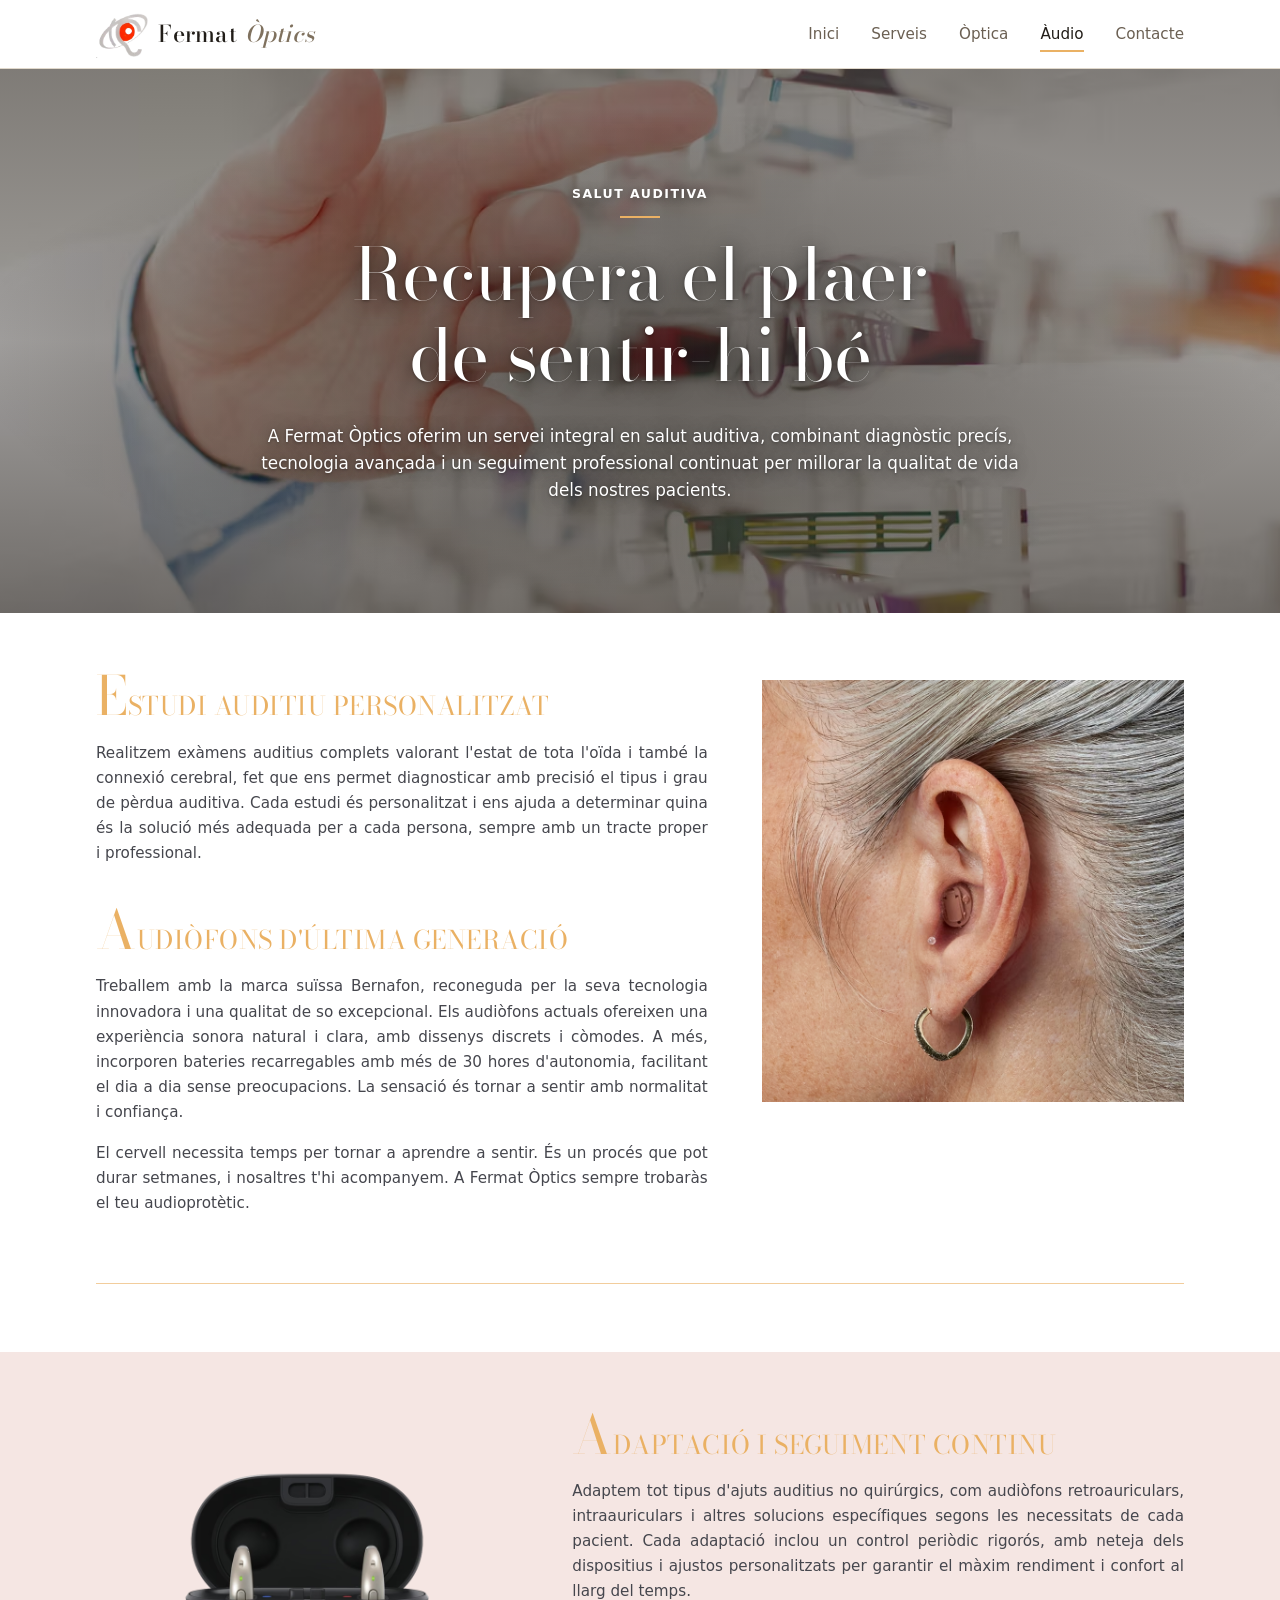
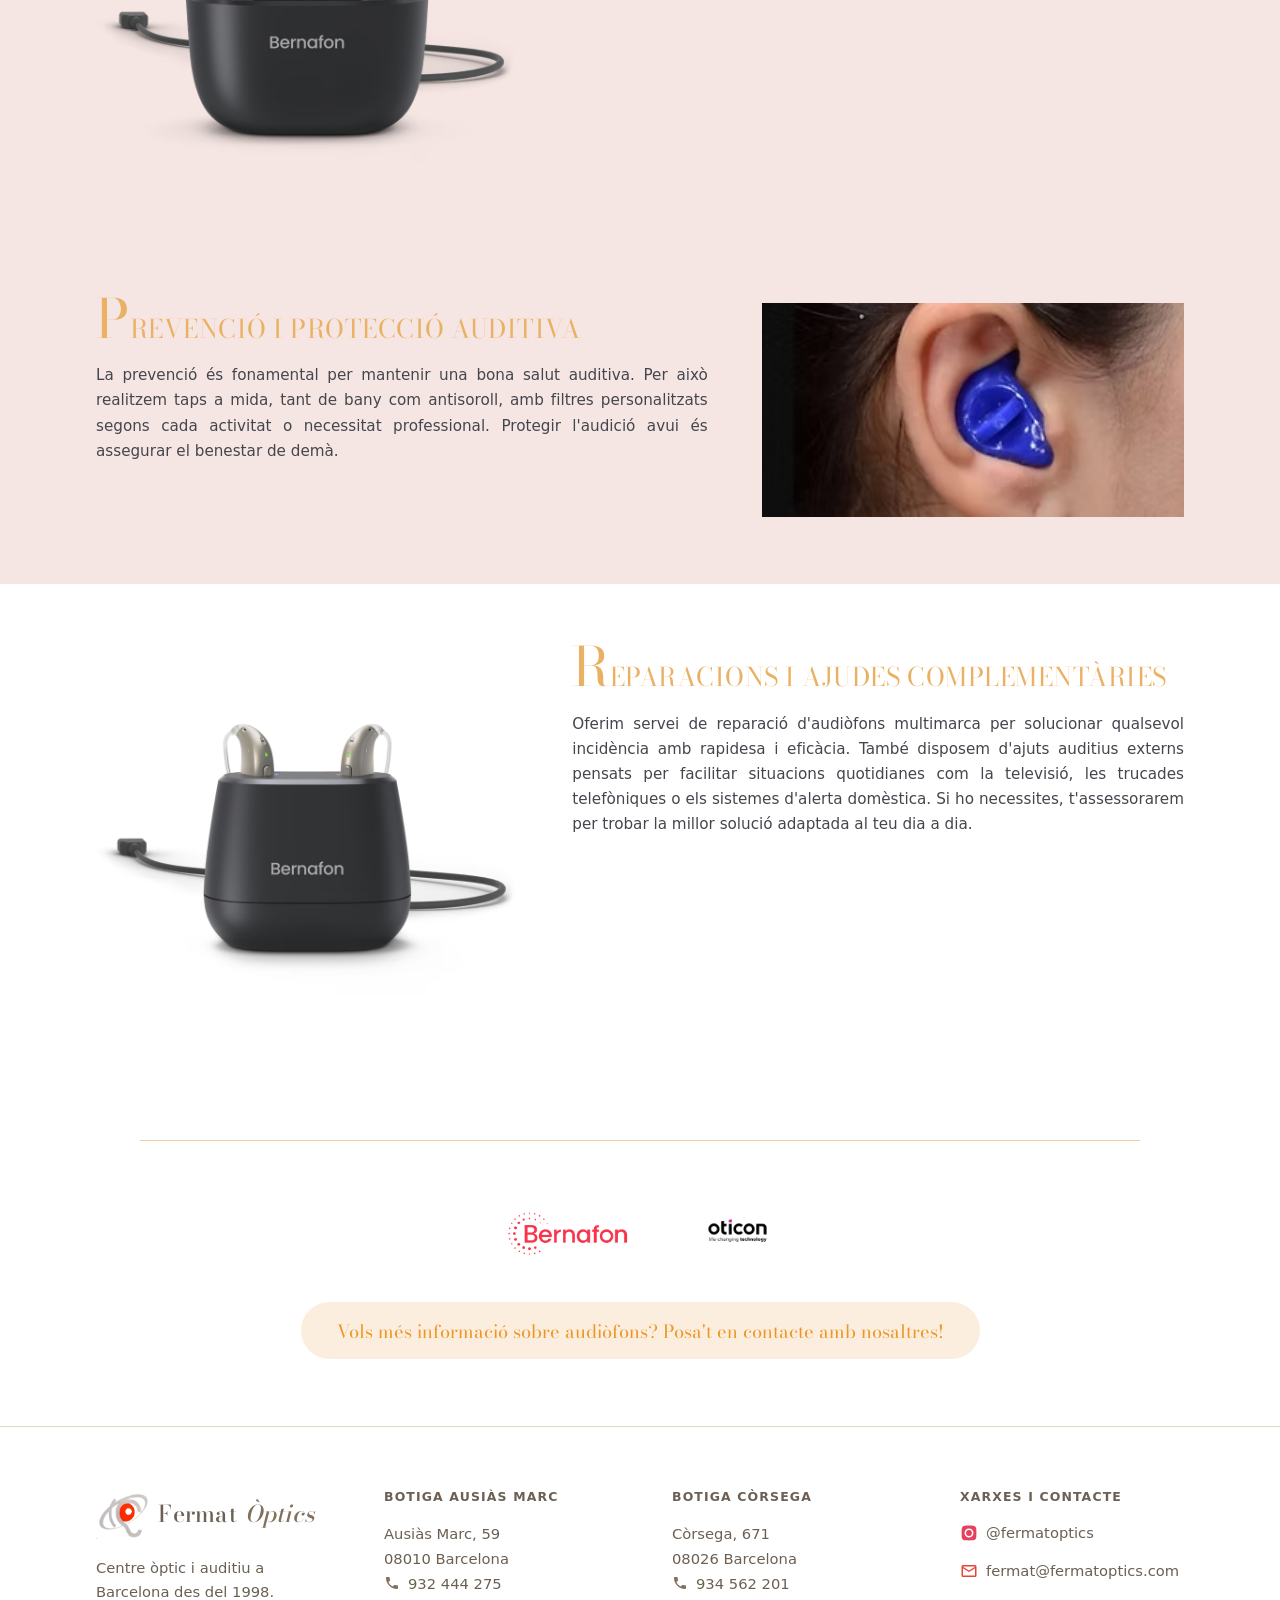
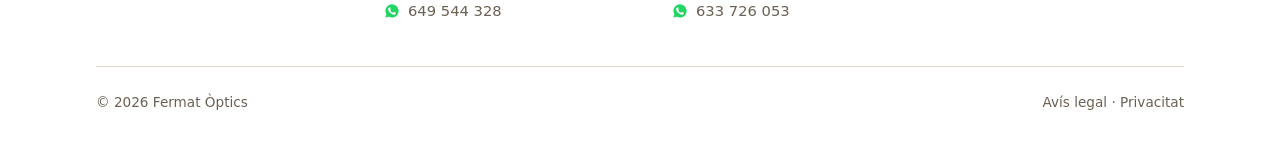
==== commit c5bee0a3: "Logo d'Oticon al costat del de Bernafon, i fora l'últim desenfocament A Àudio, els dos logos van ara" ====
--- a/audio.html
+++ b/audio.html
@@ -169,7 +169,10 @@
 
       <hr class="au-filet">
 
-      <img class="au-marca" src="public/images/logos/bernafon.png" width="300" height="80" loading="lazy" decoding="async" alt="Bernafon">
+      <div class="au-marques">
+        <img src="public/images/logos/bernafon.png" width="400" height="162" loading="lazy" decoding="async" alt="Bernafon">
+        <img src="public/images/logos/oticon.webp" width="400" height="257" loading="lazy" decoding="async" alt="Oticon">
+      </div>
 
       <p class="au-crida">
         <a href="contacte.html">Vols més informació sobre audiòfons? Posa't en contacte amb nosaltres!</a>
--- a/css/style.css
+++ b/css/style.css
@@ -523,9 +523,10 @@
   max-width: 34rem;
   margin-top: clamp(-8rem, -12vw, -4.5rem); /* puja per solapar el hero */
   margin-bottom: var(--buit-seccio);
-  background: rgb(244 207 164 / 82%); /* taronja fluix semitransparent */
-  -webkit-backdrop-filter: blur(6px);
-  backdrop-filter: blur(6px);
+  /* Taronja fluix semitransparent. Sense backdrop-filter: desenfocar el que
+     hi ha a sota d'una caixa gran s'ha de recalcular a cada fotograma i és
+     una de les coses que fa saltar l'scroll. */
+  background: rgb(244 207 164 / 88%);
   color: #3a2717;
   padding: clamp(1.75rem, 4vw, 3rem);
   border-radius: var(--radi);
@@ -636,10 +637,10 @@
   z-index: 1;
   /* Puja i se solapa amb el vídeo de sobre */
   margin-top: calc(clamp(2rem, 6vw, 5.5rem) * -1);
-  /* Taronja translúcid: es veu el que hi ha a sota */
-  background: rgb(240 184 132 / 72%);
-  -webkit-backdrop-filter: blur(8px);
-  backdrop-filter: blur(8px);
+  /* Taronja translúcid: es veu el que hi ha a sota. Sense backdrop-filter:
+     desenfocar el fons d'un bloc tan gran, i a sobre d'un vídeo, obliga el
+     navegador a recalcular-ho a cada fotograma i fa saltar l'scroll. */
+  background: rgb(240 184 132 / 78%);
   border: 1px solid rgb(255 255 255 / 45%);
   border-radius: 8px; /* cantonades gairebé rectes, com un full */
   padding: clamp(1.5rem, 0.8rem + 3vw, 3.25rem) clamp(1rem, 0.4rem + 3vw, 2.75rem);
@@ -1170,14 +1171,31 @@
   color: var(--text);
 }
 
-/* Foto amb efecte fix */
+/* Foto amb paral·laxi.
+   La imatge és més alta que la cel·la i el JS la desplaça amb transform, que
+   el navegador resol a la GPU. Abans es feia amb background-attachment: fixed,
+   que obliga a repintar a cada fotograma i encallava l'scroll de tota la
+   pàgina. Sense JavaScript, la foto es queda quieta i centrada. */
 .mosaic__foto {
-  background-image: url("../public/images/fermat/cartell-ulleres-sol.avif");
-  background-size: 60vw; /* poc més gran que la cel·la: zoom mínim */
-  background-position: right center; /* alineada a la cel·la (a dalt a la dreta) */
-  background-repeat: no-repeat;
-  background-color: var(--sorra-fonda);
-  background-attachment: fixed; /* parallax: es queda fixa en fer scroll */
+  position: relative;
+  overflow: hidden;
+  background: var(--sorra-fonda);
+}
+
+.mosaic__foto img {
+  position: absolute;
+  left: 0;
+  top: -12%;
+  width: 100%;
+  height: 124%;
+  object-fit: cover;
+  will-change: transform;
+}
+
+@media (prefers-reduced-motion: reduce) {
+  .mosaic__foto img {
+    transform: none !important;
+  }
 }
 
 /* Vídeo (o foto de mostra) */
@@ -1201,13 +1219,10 @@
   background: var(--sorra-fonda);
 }
 
-/* Mòbil: s'apila en una columna i la foto perd l'efecte fix */
+/* Mòbil: el mosaic s'apila en una columna */
 @media (max-width: 48rem) {
   .mosaic {
     grid-template-columns: 1fr;
-  }
-  .mosaic__foto {
-    background-attachment: scroll;
   }
 }
 
@@ -1889,12 +1904,22 @@
   border-top: 1px solid var(--au-filet);
 }
 
-.au-marca {
-  display: block;
+/* Logos de les marques d'audiòfons amb què treballem */
+.au-marques {
+  display: flex;
+  flex-wrap: wrap;
+  align-items: center;
+  justify-content: center;
+  gap: clamp(2rem, 1rem + 4vw, 4.5rem);
+  margin-top: clamp(2.5rem, 1.8rem + 3vw, 4rem);
+}
+
+.au-marques img {
   width: auto;
-  max-width: 11rem;
+  max-width: 10rem;
+  max-height: 3.25rem;
   height: auto;
-  margin: clamp(2.5rem, 1.8rem + 3vw, 4rem) auto 0;
+  object-fit: contain;
 }
 
 /* Crida final en forma de píndola */
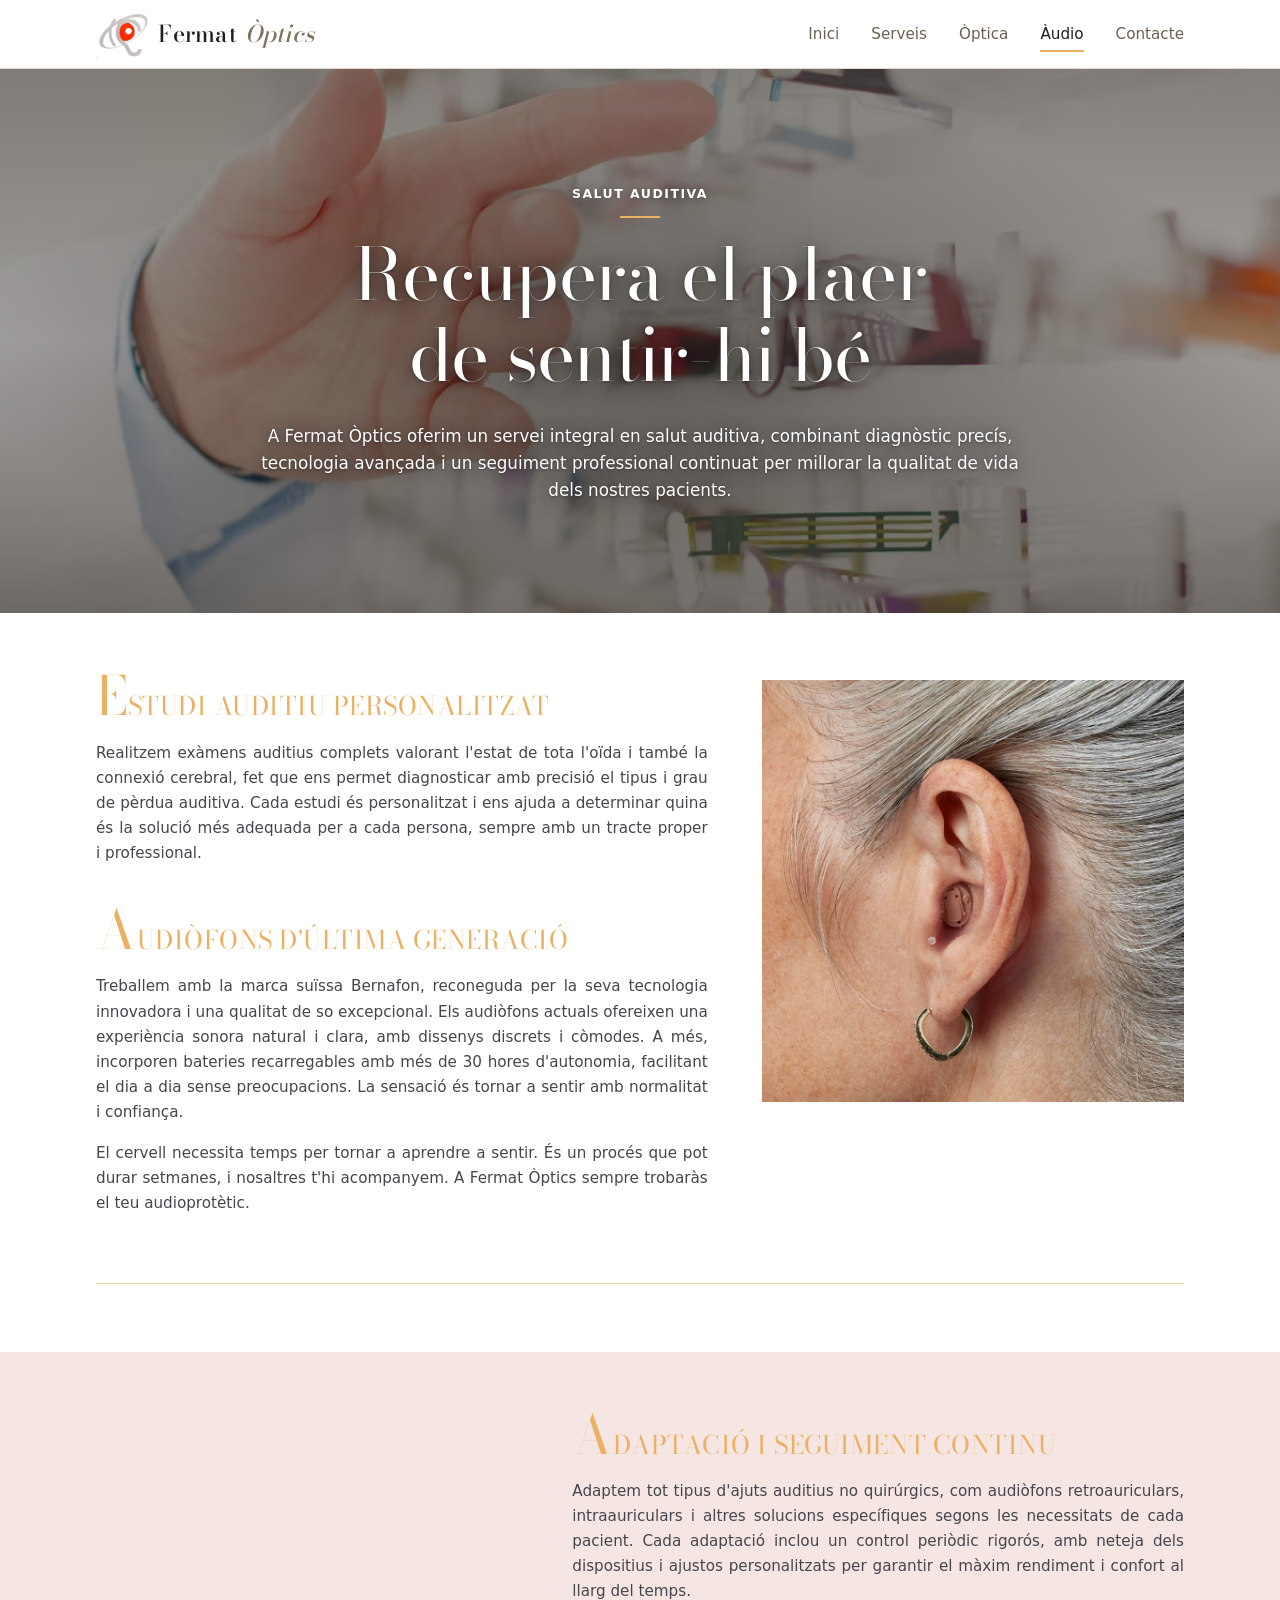
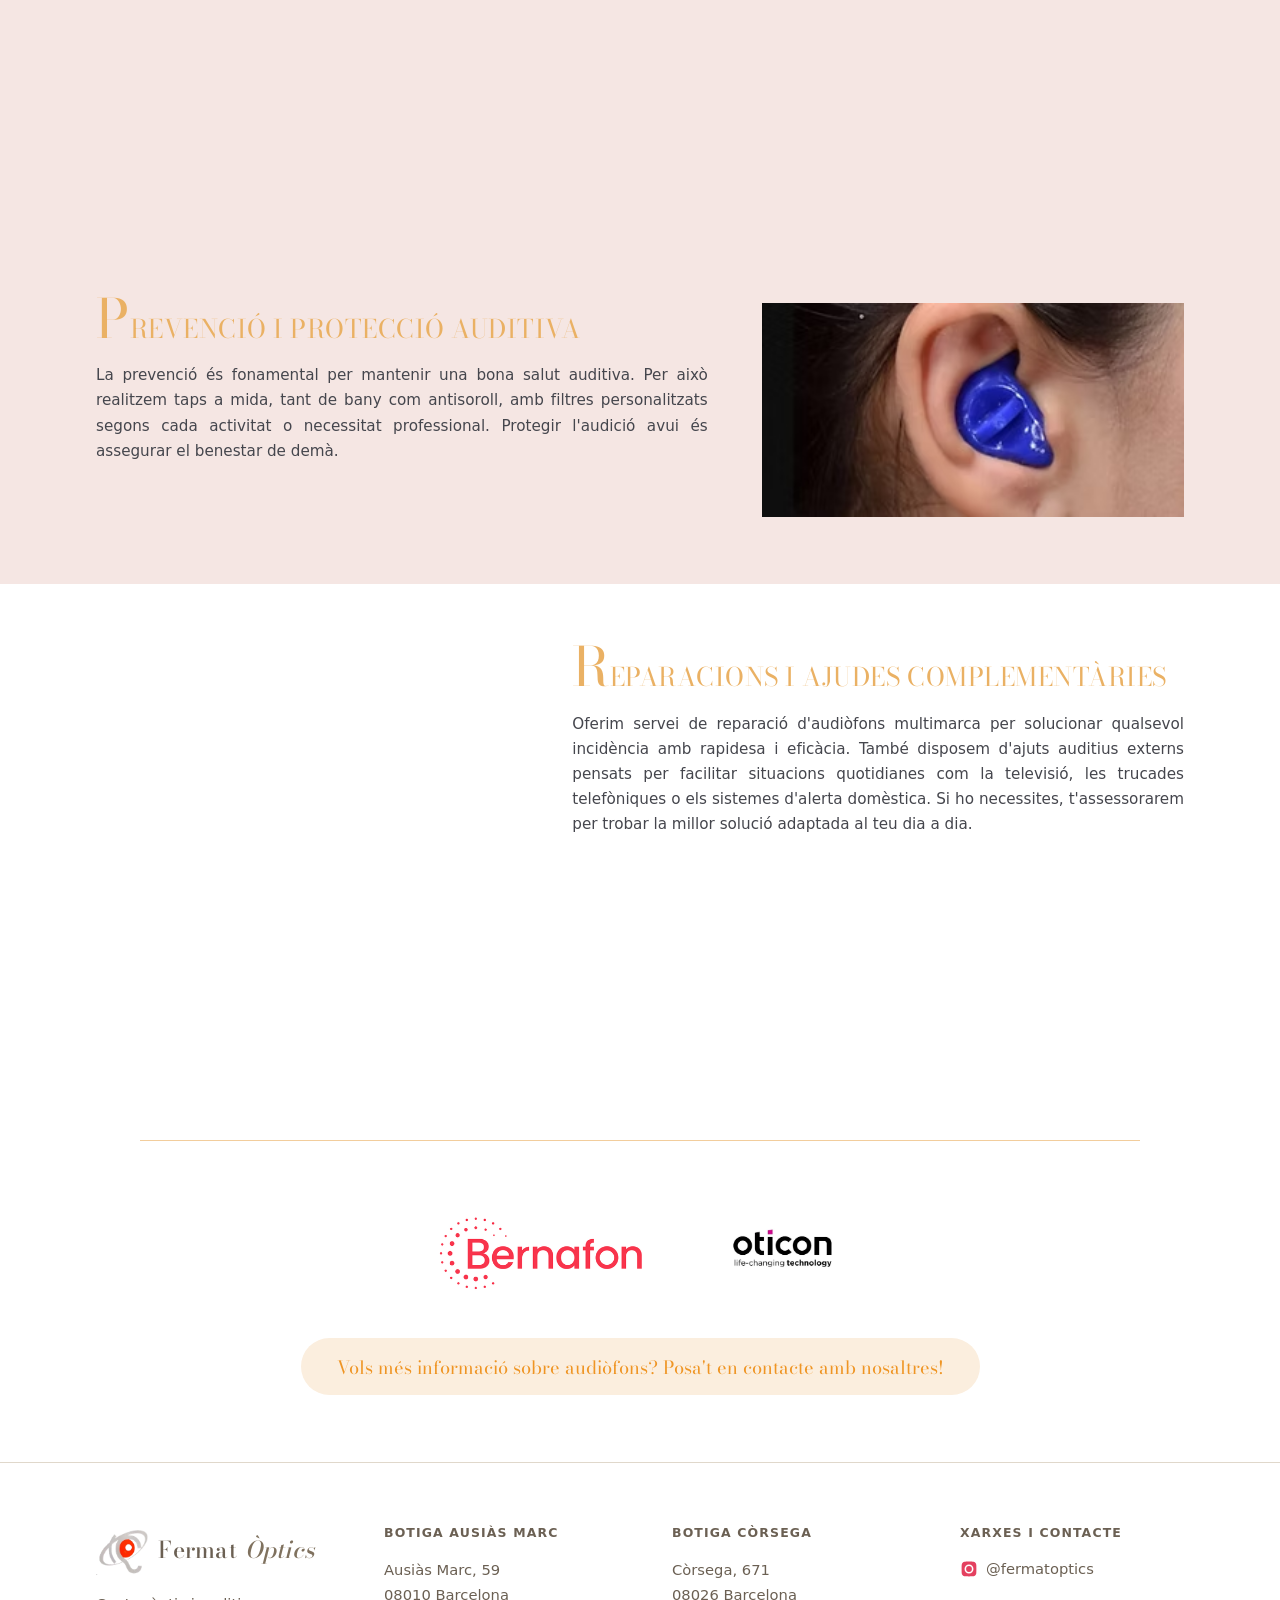
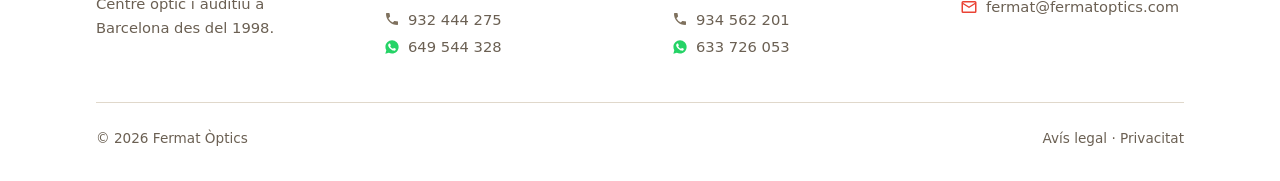
==== commit 88e5c649: "CSP i Referrer-Policy també dins de l'HTML La web es publicarà a l'allotjament d'acens, on no podem " ====
--- a/audio.html
+++ b/audio.html
@@ -13,6 +13,11 @@
 <meta property="og:locale" content="ca_ES">
 <link rel="icon" href="favicon.png" type="image/png">
 <link rel="preload" href="fonts/bodoni-moda-latin.woff2" as="font" type="font/woff2" crossorigin>
+<!-- Seguretat. A Vercel arriben com a capçaleres HTTP; aquí van dins de
+     l'HTML perquè també protegeixin si la web se serveix des d'un
+     allotjament on no podem tocar les capçaleres. -->
+<meta http-equiv="Content-Security-Policy" content="default-src 'self'; script-src 'self' 'sha256-EImvqnRNNUEY0tyMjdMnXCAs4Y+Ha4IFbPv3E7zmmEI='; style-src 'self'; img-src 'self' data:; media-src 'self'; font-src 'self'; connect-src 'self'; form-action 'none'; base-uri 'none'; object-src 'none'; upgrade-insecure-requests">
+<meta name="referrer" content="strict-origin-when-cross-origin">
 <link rel="stylesheet" href="css/style.css">
 </head>
 <body>
--- a/css/style.css
+++ b/css/style.css
@@ -1916,8 +1916,8 @@
 
 .au-marques img {
   width: auto;
-  max-width: 10rem;
-  max-height: 3.25rem;
+  max-width: 16rem;
+  max-height: 5.5rem;
   height: auto;
   object-fit: contain;
 }
